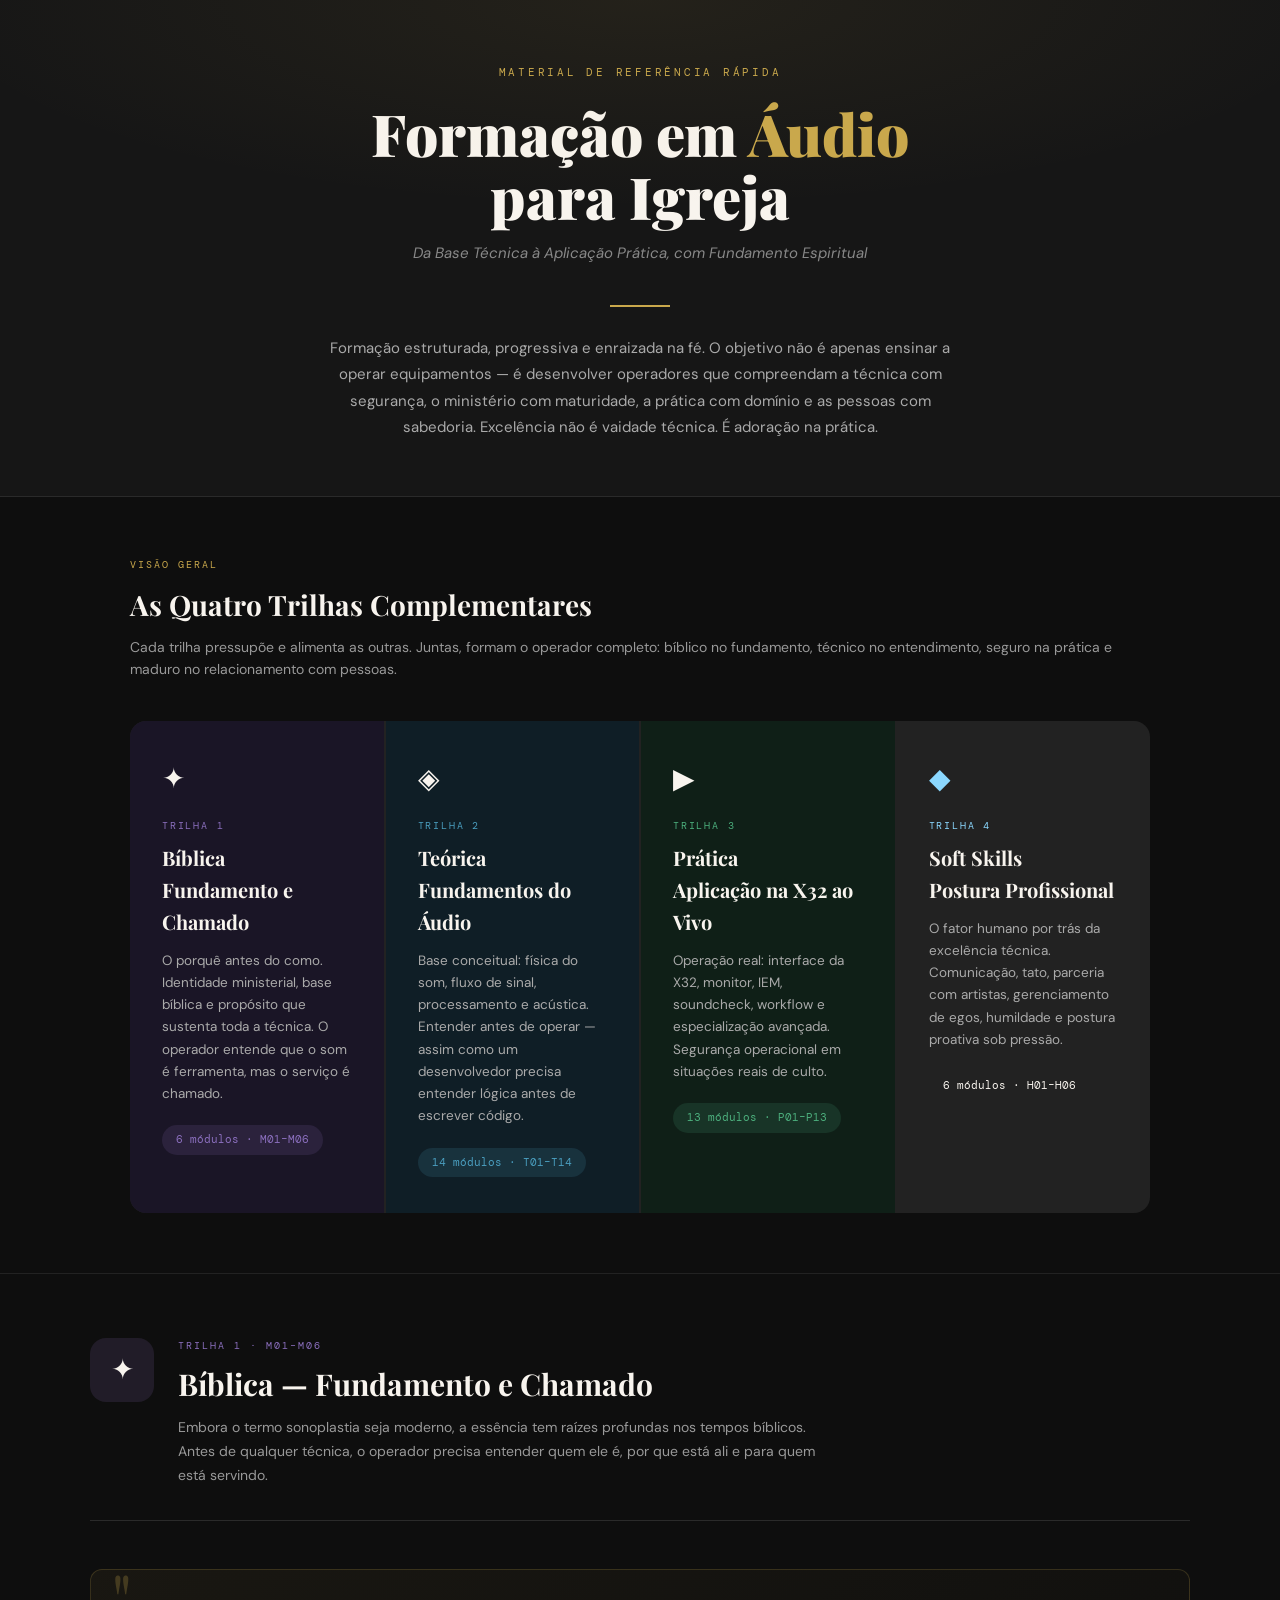
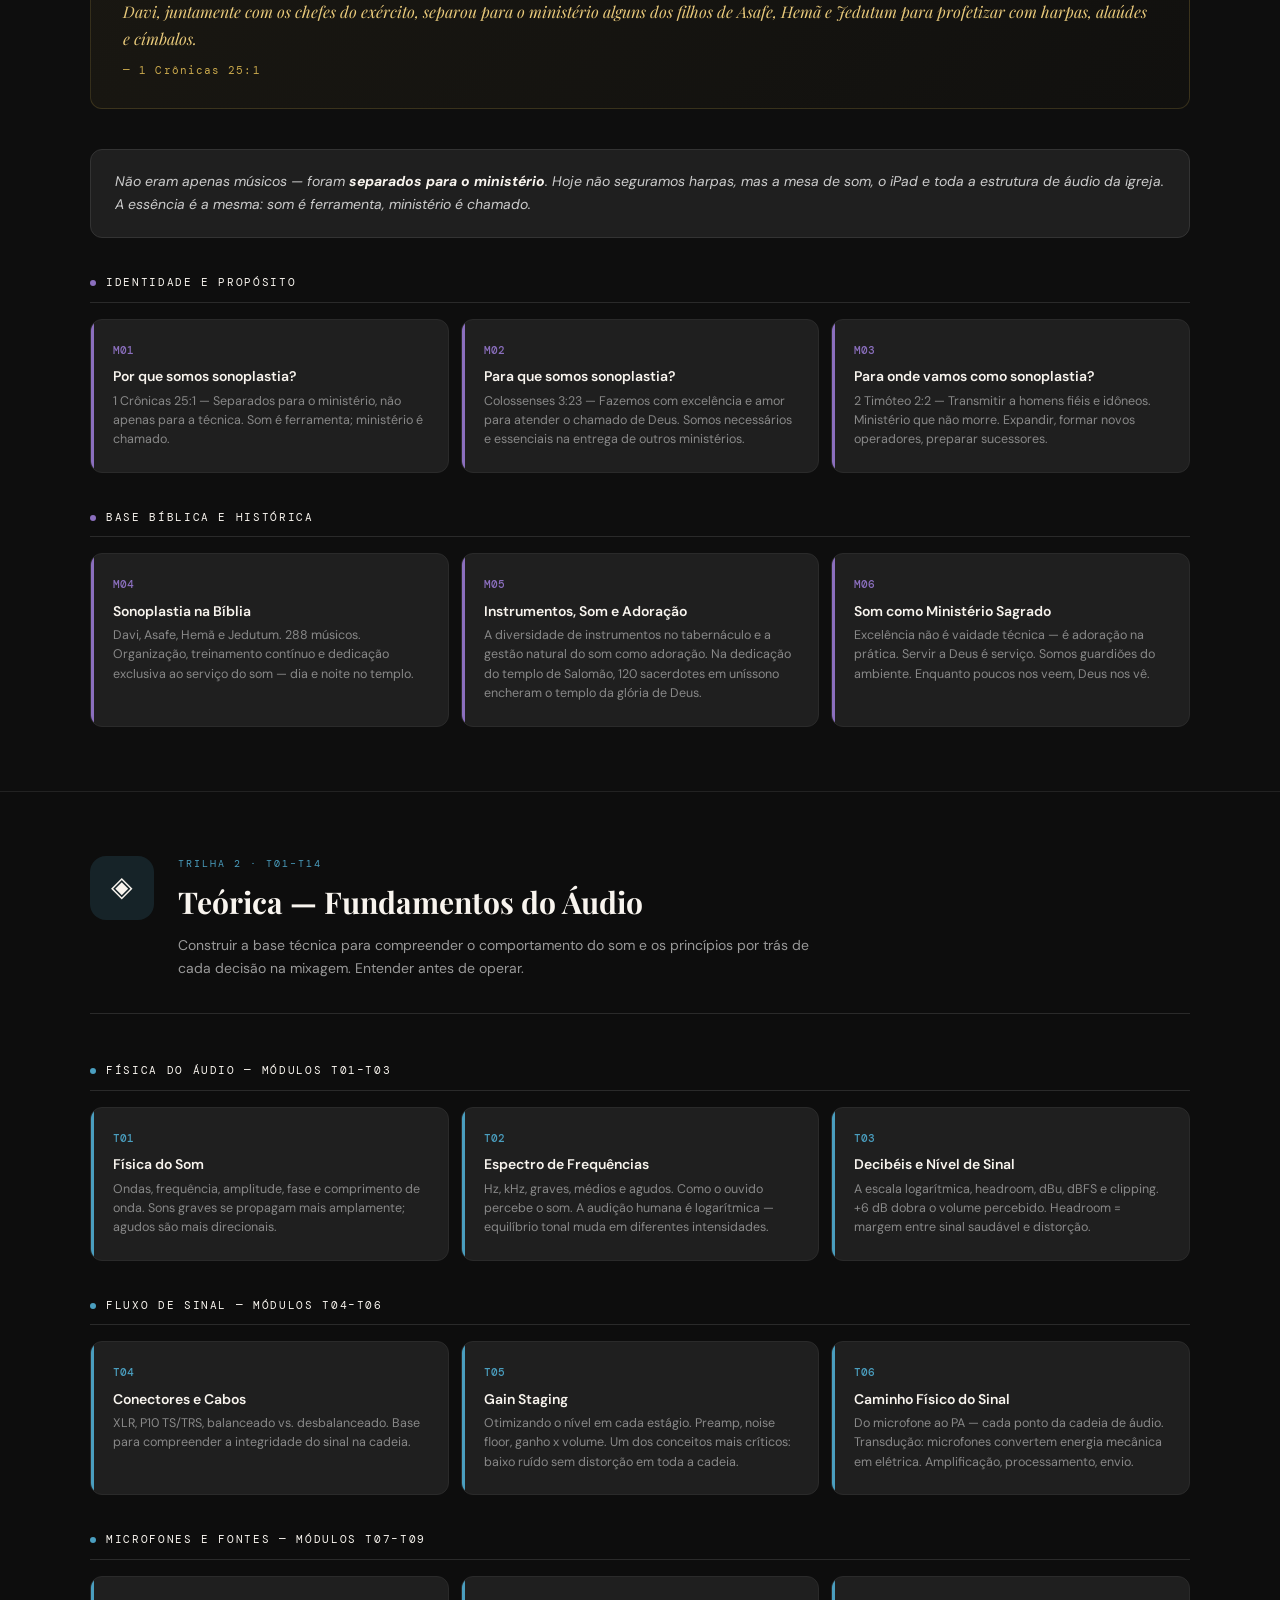
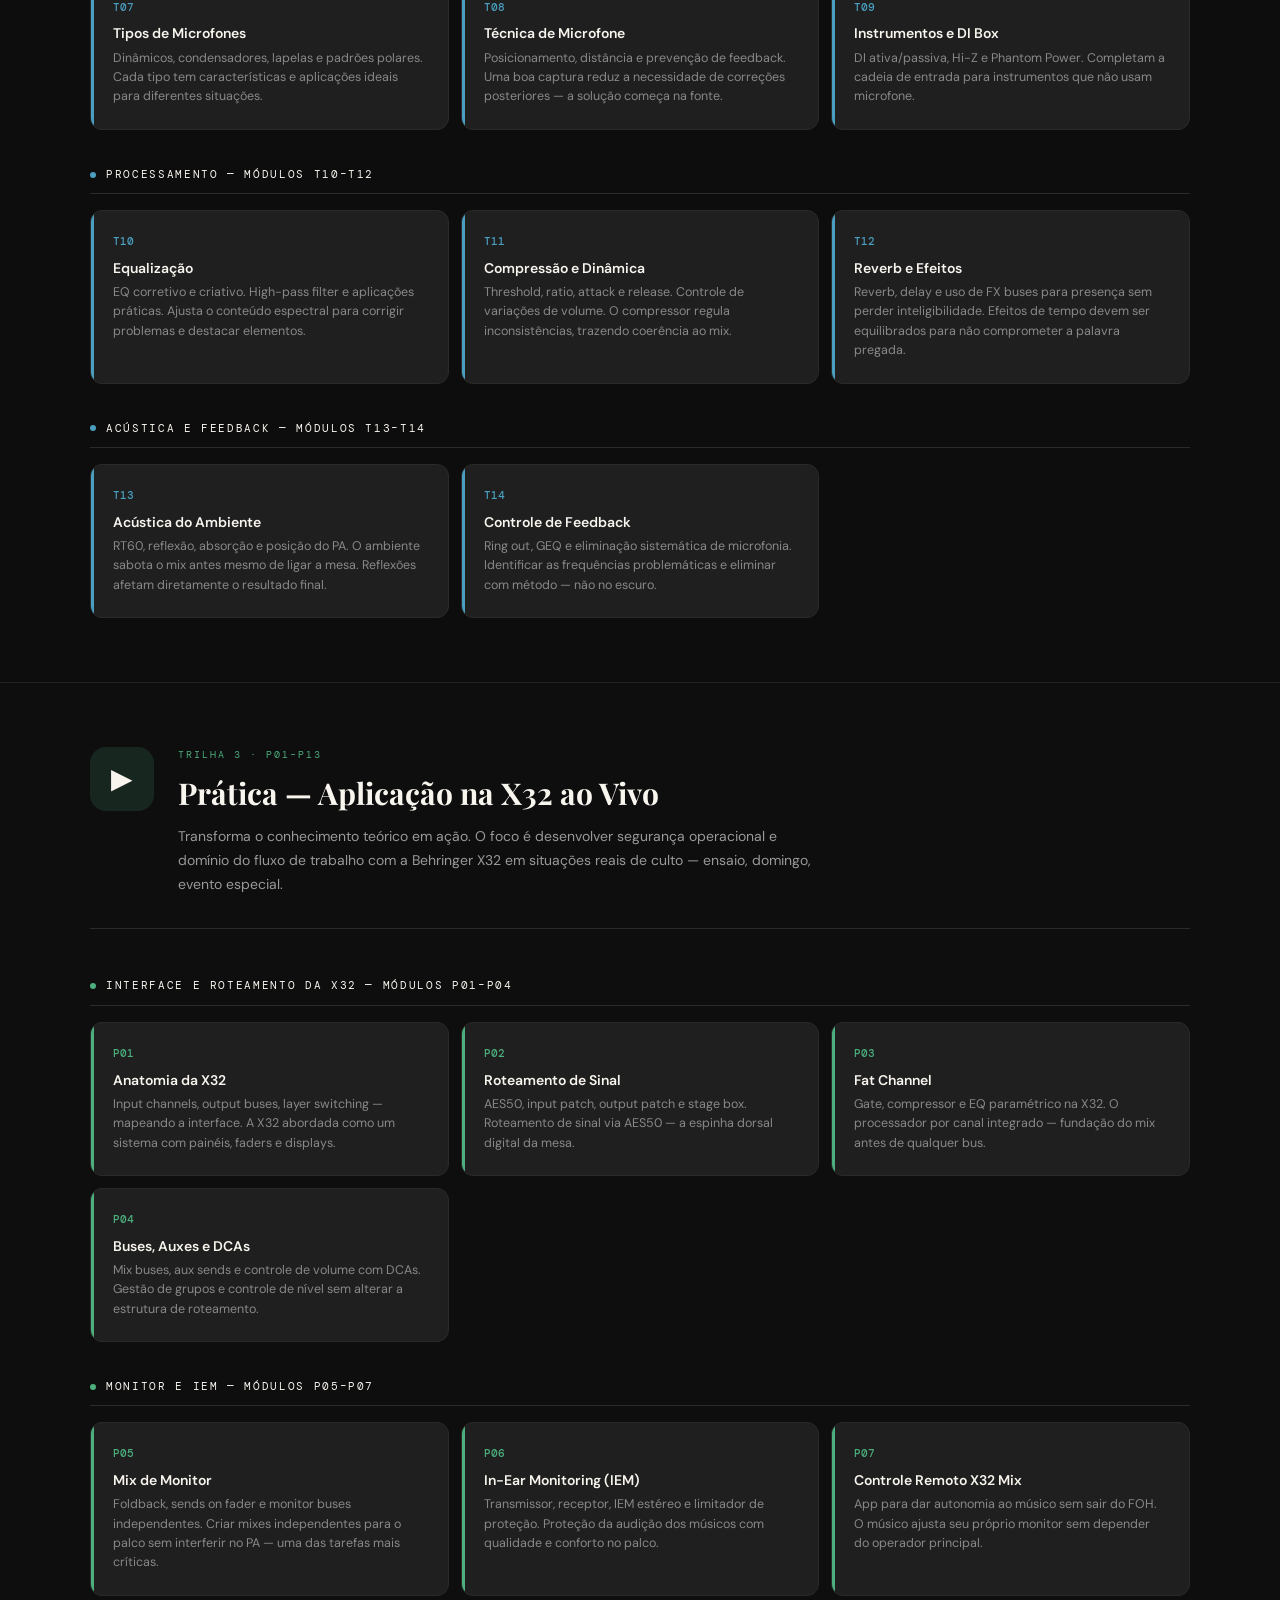
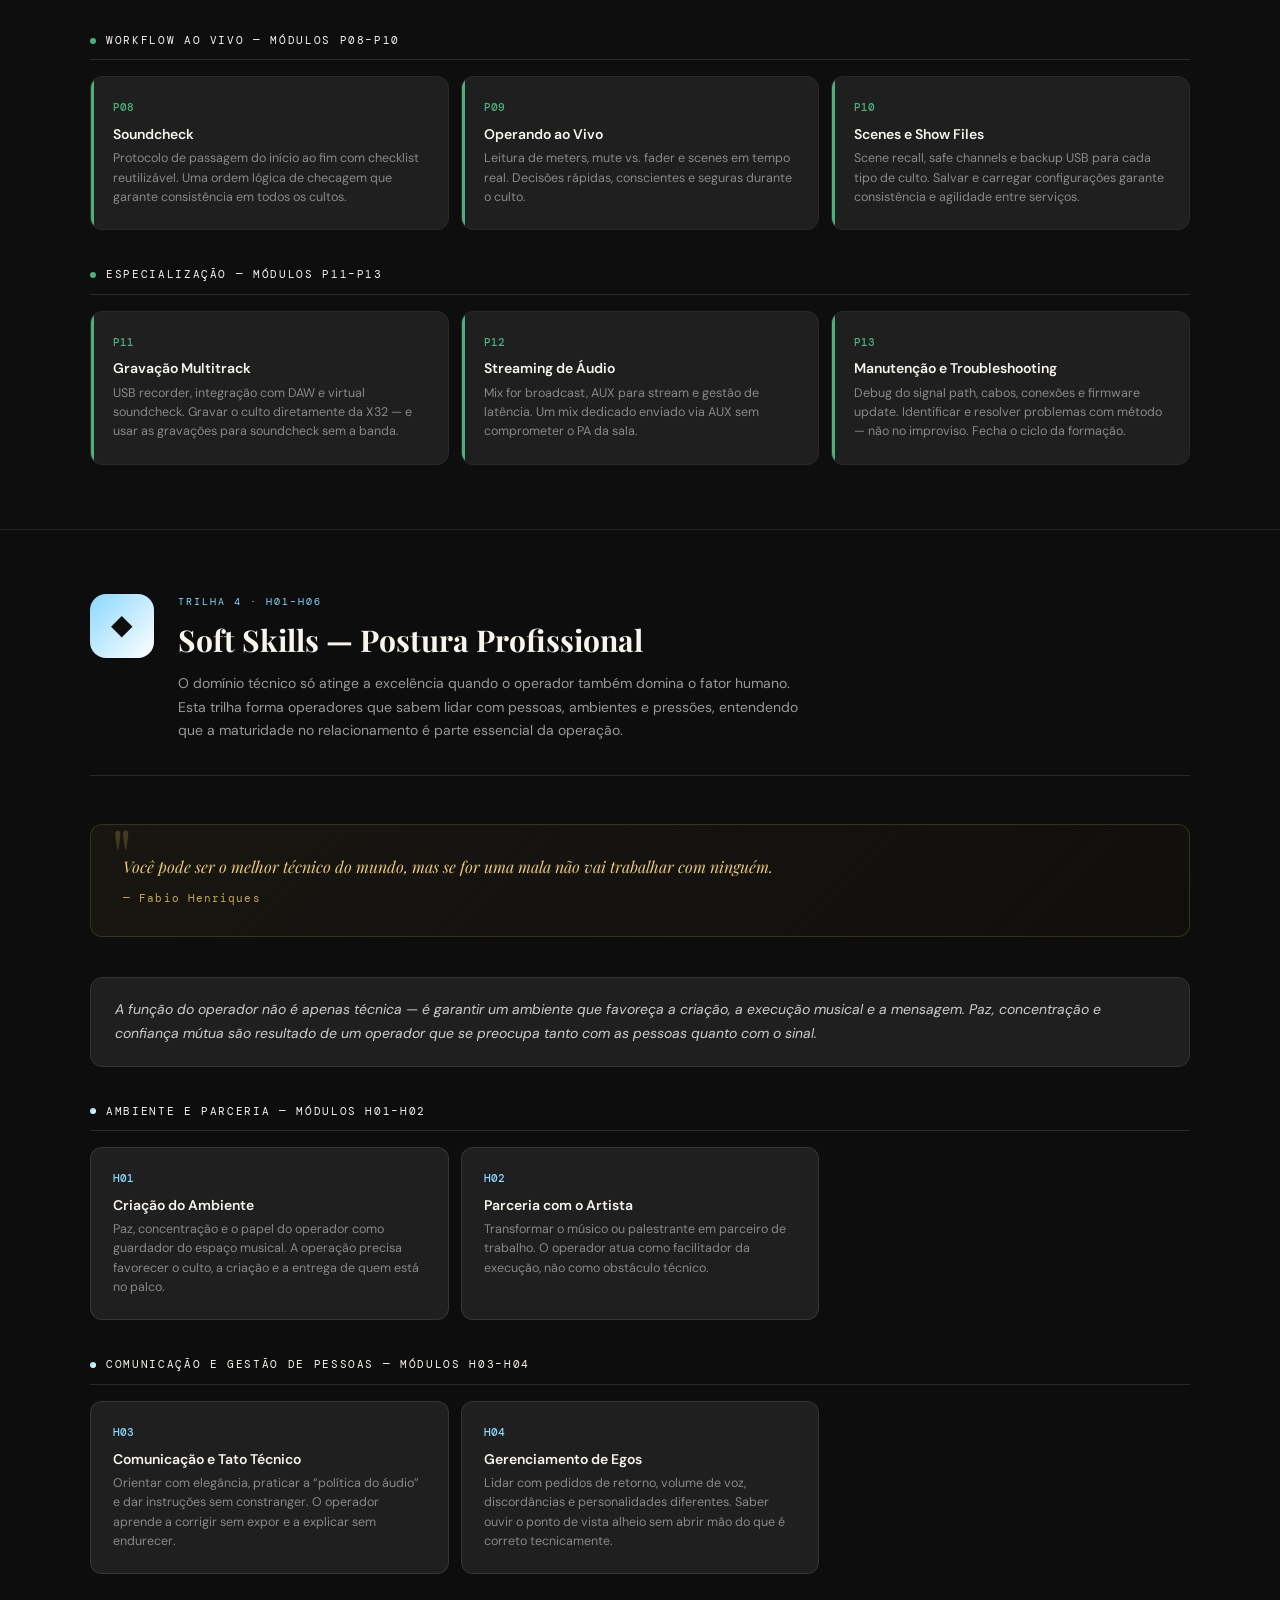
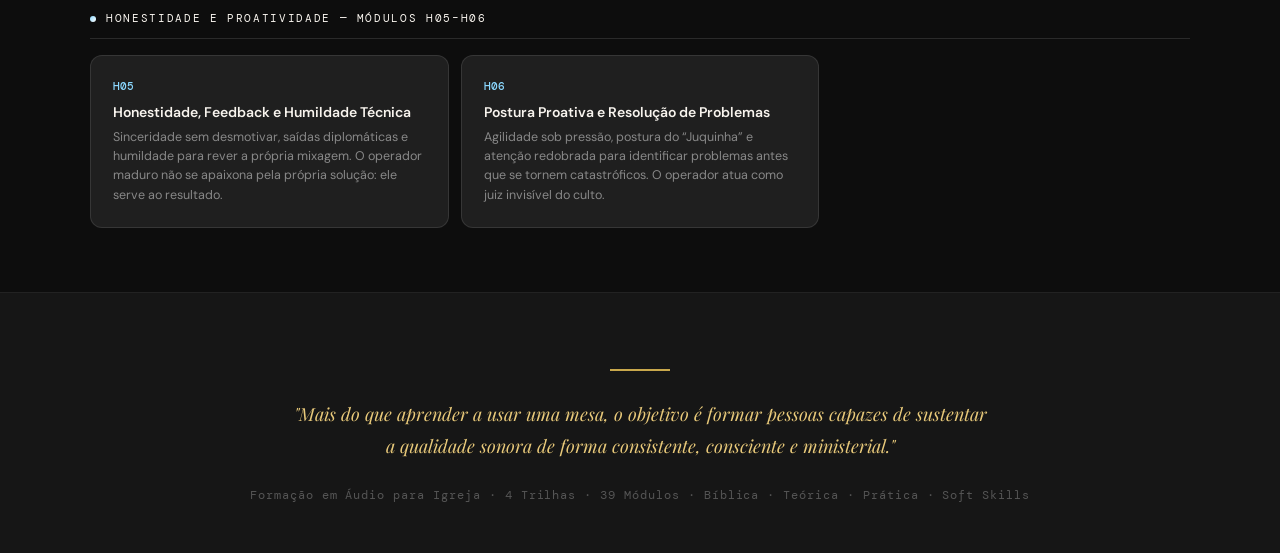
==== index.html @ e4a94fb9 "Atualização com 4 trilhas independentes." ====
<!doctype html>
<html lang="pt-BR">
  <head>
    <meta charset="UTF-8" />
    <meta name="viewport" content="width=device-width, initial-scale=1.0" />
    <title>Formação em Áudio para Igreja</title>
    <link
      href="https://fonts.googleapis.com/css2?family=Playfair+Display:wght@700;900&family=DM+Sans:wght@300;400;500;600&family=DM+Mono:wght@400;500&display=swap"
      rel="stylesheet"
    />
    <link rel="stylesheet" href="/infografico.css" />
  </head>
  <body>
    <!-- ═══════════════════════════ HERO ═══════════════════════════ -->
    <style>
      /* Ajuste para a nova 4ª trilha */
      .overview-grid {
        grid-template-columns: repeat(4, minmax(0, 1fr));
      }

      .overview-card.hum,
      .modulos-grid.hum .modulo-card {
        border-color: rgba(255, 255, 255, 0.1);
      }

      .hum-color,
      .overview-card.hum .card-track-label,
      .overview-card.hum .card-icon,
      .modulos-grid.hum .modulo-id {
        color: #8bd8ff;
      }

      .hum-bg,
      .subgroup-dot.hum {
        background: linear-gradient(135deg, #8bd8ff, #ffffff);
        color: #0e0e0e;
      }

      @media (max-width: 1100px) {
        .overview-grid {
          grid-template-columns: repeat(2, minmax(0, 1fr));
        }
      }

      @media (max-width: 700px) {
        .overview-grid {
          grid-template-columns: 1fr;
        }
      }
    </style>

    <div class="hero">
      <div class="hero-eyebrow">Material de Referência Rápida</div>
      <h1>Formação em <span>Áudio</span><br />para Igreja</h1>
      <div class="hero-sub">
        Da Base Técnica à Aplicação Prática, com Fundamento Espiritual
      </div>
      <div class="gold-rule"></div>
      <div class="hero-desc">
        Formação estruturada, progressiva e enraizada na fé. O objetivo não é
        apenas ensinar a operar equipamentos — é desenvolver operadores que
        compreendam a técnica com segurança, o ministério com maturidade, a
        prática com domínio e as pessoas com sabedoria. Excelência não é vaidade
        técnica. É adoração na prática.
      </div>
    </div>

    <!-- ═══════════════════════════ OVERVIEW DAS 4 TRILHAS ═══════════════════════════ -->
    <div class="section">
      <div class="section-label">Visão Geral</div>
      <div class="section-title">As Quatro Trilhas Complementares</div>
      <div class="section-desc">
        Cada trilha pressupõe e alimenta as outras. Juntas, formam o operador
        completo: bíblico no fundamento, técnico no entendimento, seguro na
        prática e maduro no relacionamento com pessoas.
      </div>

      <div class="overview-grid">
        <div class="overview-card esp">
          <span class="card-icon">✦</span>
          <div class="card-track-label">Trilha 1</div>
          <div class="card-title">Bíblica<br />Fundamento e Chamado</div>
          <div class="card-body">
            O porquê antes do como. Identidade ministerial, base bíblica e
            propósito que sustenta toda a técnica. O operador entende que o som
            é ferramenta, mas o serviço é chamado.
          </div>
          <div class="card-modules-count">6 módulos · M01–M06</div>
        </div>

        <div class="overview-card teo">
          <span class="card-icon">◈</span>
          <div class="card-track-label">Trilha 2</div>
          <div class="card-title">Teórica<br />Fundamentos do Áudio</div>
          <div class="card-body">
            Base conceitual: física do som, fluxo de sinal, processamento e
            acústica. Entender antes de operar — assim como um desenvolvedor
            precisa entender lógica antes de escrever código.
          </div>
          <div class="card-modules-count">14 módulos · T01–T14</div>
        </div>

        <div class="overview-card pra">
          <span class="card-icon">▶</span>
          <div class="card-track-label">Trilha 3</div>
          <div class="card-title">Prática<br />Aplicação na X32 ao Vivo</div>
          <div class="card-body">
            Operação real: interface da X32, monitor, IEM, soundcheck, workflow
            e especialização avançada. Segurança operacional em situações reais
            de culto.
          </div>
          <div class="card-modules-count">13 módulos · P01–P13</div>
        </div>

        <div class="overview-card hum">
          <span class="card-icon">◆</span>
          <div class="card-track-label">Trilha 4</div>
          <div class="card-title">Soft Skills<br />Postura Profissional</div>
          <div class="card-body">
            O fator humano por trás da excelência técnica. Comunicação, tato,
            parceria com artistas, gerenciamento de egos, humildade e postura
            proativa sob pressão.
          </div>
          <div class="card-modules-count">6 módulos · H01–H06</div>
        </div>
      </div>
    </div>

    <hr class="divider" />

    <!-- ═══════════════════════════ TRILHA BÍBLICA ═══════════════════════════ -->
    <div class="trilha-section esp">
      <div class="trilha-inner">
        <div class="trilha-header">
          <div class="trilha-icon-wrap esp-bg">✦</div>
          <div class="trilha-header-text">
            <div class="trilha-track-badge esp-color">Trilha 1 · M01–M06</div>
            <div class="trilha-h2">Bíblica — Fundamento e Chamado</div>
            <div class="trilha-desc">
              Embora o termo sonoplastia seja moderno, a essência tem raízes
              profundas nos tempos bíblicos. Antes de qualquer técnica, o
              operador precisa entender quem ele é, por que está ali e para quem
              está servindo.
            </div>
          </div>
        </div>

        <div class="quote-block">
          <div class="quote-text">
            Davi, juntamente com os chefes do exército, separou para o
            ministério alguns dos filhos de Asafe, Hemã e Jedutum para
            profetizar com harpas, alaúdes e címbalos.
          </div>
          <div class="quote-ref">— 1 Crônicas 25:1</div>
        </div>

        <div class="highlight-box">
          Não eram apenas músicos — foram
          <strong style="color: var(--white)"
            >separados para o ministério</strong
          >. Hoje não seguramos harpas, mas a mesa de som, o iPad e toda a
          estrutura de áudio da igreja. A essência é a mesma: som é ferramenta,
          ministério é chamado.
        </div>

        <!-- Grupo de Módulos -->
        <div class="subgroup-title">
          <div class="subgroup-dot esp"></div>
          Identidade e Propósito
        </div>
        <div class="modulos-grid esp">
          <div class="modulo-card">
            <div class="modulo-id">M01</div>
            <div class="modulo-title">Por que somos sonoplastia?</div>
            <div class="modulo-body">
              1 Crônicas 25:1 — Separados para o ministério, não apenas para a
              técnica. Som é ferramenta; ministério é chamado.
            </div>
          </div>
          <div class="modulo-card">
            <div class="modulo-id">M02</div>
            <div class="modulo-title">Para que somos sonoplastia?</div>
            <div class="modulo-body">
              Colossenses 3:23 — Fazemos com excelência e amor para atender o
              chamado de Deus. Somos necessários e essenciais na entrega de
              outros ministérios.
            </div>
          </div>
          <div class="modulo-card">
            <div class="modulo-id">M03</div>
            <div class="modulo-title">Para onde vamos como sonoplastia?</div>
            <div class="modulo-body">
              2 Timóteo 2:2 — Transmitir a homens fiéis e idôneos. Ministério
              que não morre. Expandir, formar novos operadores, preparar
              sucessores.
            </div>
          </div>
        </div>

        <div class="subgroup-title">
          <div class="subgroup-dot esp"></div>
          Base Bíblica e Histórica
        </div>
        <div class="modulos-grid esp">
          <div class="modulo-card">
            <div class="modulo-id">M04</div>
            <div class="modulo-title">Sonoplastia na Bíblia</div>
            <div class="modulo-body">
              Davi, Asafe, Hemã e Jedutum. 288 músicos. Organização, treinamento
              contínuo e dedicação exclusiva ao serviço do som — dia e noite no
              templo.
            </div>
          </div>
          <div class="modulo-card">
            <div class="modulo-id">M05</div>
            <div class="modulo-title">Instrumentos, Som e Adoração</div>
            <div class="modulo-body">
              A diversidade de instrumentos no tabernáculo e a gestão natural do
              som como adoração. Na dedicação do templo de Salomão, 120
              sacerdotes em uníssono encheram o templo da glória de Deus.
            </div>
          </div>
          <div class="modulo-card">
            <div class="modulo-id">M06</div>
            <div class="modulo-title">Som como Ministério Sagrado</div>
            <div class="modulo-body">
              Excelência não é vaidade técnica — é adoração na prática. Servir a
              Deus é serviço. Somos guardiões do ambiente. Enquanto poucos nos
              veem, Deus nos vê.
            </div>
          </div>
        </div>
      </div>
    </div>

    <hr class="divider" />

    <!-- ═══════════════════════════ TRILHA TEÓRICA ═══════════════════════════ -->
    <div class="trilha-section teo" style="background: #0d0d0d">
      <div class="trilha-inner">
        <div class="trilha-header">
          <div class="trilha-icon-wrap teo-bg">◈</div>
          <div class="trilha-header-text">
            <div class="trilha-track-badge teo-color">Trilha 2 · T01–T14</div>
            <div class="trilha-h2">Teórica — Fundamentos do Áudio</div>
            <div class="trilha-desc">
              Construir a base técnica para compreender o comportamento do som e
              os princípios por trás de cada decisão na mixagem. Entender antes
              de operar.
            </div>
          </div>
        </div>

        <!-- T01–T03 -->
        <div class="subgroup-title">
          <div class="subgroup-dot teo"></div>
          Física do Áudio — Módulos T01–T03
        </div>
        <div class="modulos-grid teo">
          <div class="modulo-card">
            <div class="modulo-id">T01</div>
            <div class="modulo-title">Física do Som</div>
            <div class="modulo-body">
              Ondas, frequência, amplitude, fase e comprimento de onda. Sons
              graves se propagam mais amplamente; agudos são mais direcionais.
            </div>
          </div>
          <div class="modulo-card">
            <div class="modulo-id">T02</div>
            <div class="modulo-title">Espectro de Frequências</div>
            <div class="modulo-body">
              Hz, kHz, graves, médios e agudos. Como o ouvido percebe o som. A
              audição humana é logarítmica — equilíbrio tonal muda em diferentes
              intensidades.
            </div>
          </div>
          <div class="modulo-card">
            <div class="modulo-id">T03</div>
            <div class="modulo-title">Decibéis e Nível de Sinal</div>
            <div class="modulo-body">
              A escala logarítmica, headroom, dBu, dBFS e clipping. +6 dB dobra
              o volume percebido. Headroom = margem entre sinal saudável e
              distorção.
            </div>
          </div>
        </div>

        <!-- T04–T06 -->
        <div class="subgroup-title">
          <div class="subgroup-dot teo"></div>
          Fluxo de Sinal — Módulos T04–T06
        </div>
        <div class="modulos-grid teo">
          <div class="modulo-card">
            <div class="modulo-id">T04</div>
            <div class="modulo-title">Conectores e Cabos</div>
            <div class="modulo-body">
              XLR, P10 TS/TRS, balanceado vs. desbalanceado. Base para
              compreender a integridade do sinal na cadeia.
            </div>
          </div>
          <div class="modulo-card">
            <div class="modulo-id">T05</div>
            <div class="modulo-title">Gain Staging</div>
            <div class="modulo-body">
              Otimizando o nível em cada estágio. Preamp, noise floor, ganho x
              volume. Um dos conceitos mais críticos: baixo ruído sem distorção
              em toda a cadeia.
            </div>
          </div>
          <div class="modulo-card">
            <div class="modulo-id">T06</div>
            <div class="modulo-title">Caminho Físico do Sinal</div>
            <div class="modulo-body">
              Do microfone ao PA — cada ponto da cadeia de áudio. Transdução:
              microfones convertem energia mecânica em elétrica. Amplificação,
              processamento, envio.
            </div>
          </div>
        </div>

        <!-- T07–T09 -->
        <div class="subgroup-title">
          <div class="subgroup-dot teo"></div>
          Microfones e Fontes — Módulos T07–T09
        </div>
        <div class="modulos-grid teo">
          <div class="modulo-card">
            <div class="modulo-id">T07</div>
            <div class="modulo-title">Tipos de Microfones</div>
            <div class="modulo-body">
              Dinâmicos, condensadores, lapelas e padrões polares. Cada tipo tem
              características e aplicações ideais para diferentes situações.
            </div>
          </div>
          <div class="modulo-card">
            <div class="modulo-id">T08</div>
            <div class="modulo-title">Técnica de Microfone</div>
            <div class="modulo-body">
              Posicionamento, distância e prevenção de feedback. Uma boa captura
              reduz a necessidade de correções posteriores — a solução começa na
              fonte.
            </div>
          </div>
          <div class="modulo-card">
            <div class="modulo-id">T09</div>
            <div class="modulo-title">Instrumentos e DI Box</div>
            <div class="modulo-body">
              DI ativa/passiva, Hi-Z e Phantom Power. Completam a cadeia de
              entrada para instrumentos que não usam microfone.
            </div>
          </div>
        </div>

        <!-- T10–T12 -->
        <div class="subgroup-title">
          <div class="subgroup-dot teo"></div>
          Processamento — Módulos T10–T12
        </div>
        <div class="modulos-grid teo">
          <div class="modulo-card">
            <div class="modulo-id">T10</div>
            <div class="modulo-title">Equalização</div>
            <div class="modulo-body">
              EQ corretivo e criativo. High-pass filter e aplicações práticas.
              Ajusta o conteúdo espectral para corrigir problemas e destacar
              elementos.
            </div>
          </div>
          <div class="modulo-card">
            <div class="modulo-id">T11</div>
            <div class="modulo-title">Compressão e Dinâmica</div>
            <div class="modulo-body">
              Threshold, ratio, attack e release. Controle de variações de
              volume. O compressor regula inconsistências, trazendo coerência ao
              mix.
            </div>
          </div>
          <div class="modulo-card">
            <div class="modulo-id">T12</div>
            <div class="modulo-title">Reverb e Efeitos</div>
            <div class="modulo-body">
              Reverb, delay e uso de FX buses para presença sem perder
              inteligibilidade. Efeitos de tempo devem ser equilibrados para não
              comprometer a palavra pregada.
            </div>
          </div>
        </div>

        <!-- T13–T14 -->
        <div class="subgroup-title">
          <div class="subgroup-dot teo"></div>
          Acústica e Feedback — Módulos T13–T14
        </div>
        <div class="modulos-grid teo">
          <div class="modulo-card">
            <div class="modulo-id">T13</div>
            <div class="modulo-title">Acústica do Ambiente</div>
            <div class="modulo-body">
              RT60, reflexão, absorção e posição do PA. O ambiente sabota o mix
              antes mesmo de ligar a mesa. Reflexões afetam diretamente o
              resultado final.
            </div>
          </div>
          <div class="modulo-card">
            <div class="modulo-id">T14</div>
            <div class="modulo-title">Controle de Feedback</div>
            <div class="modulo-body">
              Ring out, GEQ e eliminação sistemática de microfonia. Identificar
              as frequências problemáticas e eliminar com método — não no
              escuro.
            </div>
          </div>
        </div>
      </div>
    </div>

    <hr class="divider" />

    <!-- ═══════════════════════════ TRILHA PRÁTICA ═══════════════════════════ -->
    <div class="trilha-section pra" style="background: #0e0e0e">
      <div class="trilha-inner">
        <div class="trilha-header">
          <div class="trilha-icon-wrap pra-bg">▶</div>
          <div class="trilha-header-text">
            <div class="trilha-track-badge pra-color">Trilha 3 · P01–P13</div>
            <div class="trilha-h2">Prática — Aplicação na X32 ao Vivo</div>
            <div class="trilha-desc">
              Transforma o conhecimento teórico em ação. O foco é desenvolver
              segurança operacional e domínio do fluxo de trabalho com a
              Behringer X32 em situações reais de culto — ensaio, domingo,
              evento especial.
            </div>
          </div>
        </div>

        <!-- P01–P04 -->
        <div class="subgroup-title">
          <div class="subgroup-dot pra"></div>
          Interface e Roteamento da X32 — Módulos P01–P04
        </div>
        <div class="modulos-grid pra">
          <div class="modulo-card">
            <div class="modulo-id">P01</div>
            <div class="modulo-title">Anatomia da X32</div>
            <div class="modulo-body">
              Input channels, output buses, layer switching — mapeando a
              interface. A X32 abordada como um sistema com painéis, faders e
              displays.
            </div>
          </div>
          <div class="modulo-card">
            <div class="modulo-id">P02</div>
            <div class="modulo-title">Roteamento de Sinal</div>
            <div class="modulo-body">
              AES50, input patch, output patch e stage box. Roteamento de sinal
              via AES50 — a espinha dorsal digital da mesa.
            </div>
          </div>
          <div class="modulo-card">
            <div class="modulo-id">P03</div>
            <div class="modulo-title">Fat Channel</div>
            <div class="modulo-body">
              Gate, compressor e EQ paramétrico na X32. O processador por canal
              integrado — fundação do mix antes de qualquer bus.
            </div>
          </div>
          <div class="modulo-card">
            <div class="modulo-id">P04</div>
            <div class="modulo-title">Buses, Auxes e DCAs</div>
            <div class="modulo-body">
              Mix buses, aux sends e controle de volume com DCAs. Gestão de
              grupos e controle de nível sem alterar a estrutura de roteamento.
            </div>
          </div>
        </div>

        <!-- P05–P07 -->
        <div class="subgroup-title">
          <div class="subgroup-dot pra"></div>
          Monitor e IEM — Módulos P05–P07
        </div>
        <div class="modulos-grid pra">
          <div class="modulo-card">
            <div class="modulo-id">P05</div>
            <div class="modulo-title">Mix de Monitor</div>
            <div class="modulo-body">
              Foldback, sends on fader e monitor buses independentes. Criar
              mixes independentes para o palco sem interferir no PA — uma das
              tarefas mais críticas.
            </div>
          </div>
          <div class="modulo-card">
            <div class="modulo-id">P06</div>
            <div class="modulo-title">In-Ear Monitoring (IEM)</div>
            <div class="modulo-body">
              Transmissor, receptor, IEM estéreo e limitador de proteção.
              Proteção da audição dos músicos com qualidade e conforto no palco.
            </div>
          </div>
          <div class="modulo-card">
            <div class="modulo-id">P07</div>
            <div class="modulo-title">Controle Remoto X32 Mix</div>
            <div class="modulo-body">
              App para dar autonomia ao músico sem sair do FOH. O músico ajusta
              seu próprio monitor sem depender do operador principal.
            </div>
          </div>
        </div>

        <!-- P08–P10 -->
        <div class="subgroup-title">
          <div class="subgroup-dot pra"></div>
          Workflow ao Vivo — Módulos P08–P10
        </div>
        <div class="modulos-grid pra">
          <div class="modulo-card">
            <div class="modulo-id">P08</div>
            <div class="modulo-title">Soundcheck</div>
            <div class="modulo-body">
              Protocolo de passagem do início ao fim com checklist reutilizável.
              Uma ordem lógica de checagem que garante consistência em todos os
              cultos.
            </div>
          </div>
          <div class="modulo-card">
            <div class="modulo-id">P09</div>
            <div class="modulo-title">Operando ao Vivo</div>
            <div class="modulo-body">
              Leitura de meters, mute vs. fader e scenes em tempo real. Decisões
              rápidas, conscientes e seguras durante o culto.
            </div>
          </div>
          <div class="modulo-card">
            <div class="modulo-id">P10</div>
            <div class="modulo-title">Scenes e Show Files</div>
            <div class="modulo-body">
              Scene recall, safe channels e backup USB para cada tipo de culto.
              Salvar e carregar configurações garante consistência e agilidade
              entre serviços.
            </div>
          </div>
        </div>

        <!-- P11–P13 -->
        <div class="subgroup-title">
          <div class="subgroup-dot pra"></div>
          Especialização — Módulos P11–P13
        </div>
        <div class="modulos-grid pra">
          <div class="modulo-card">
            <div class="modulo-id">P11</div>
            <div class="modulo-title">Gravação Multitrack</div>
            <div class="modulo-body">
              USB recorder, integração com DAW e virtual soundcheck. Gravar o
              culto diretamente da X32 — e usar as gravações para soundcheck sem
              a banda.
            </div>
          </div>
          <div class="modulo-card">
            <div class="modulo-id">P12</div>
            <div class="modulo-title">Streaming de Áudio</div>
            <div class="modulo-body">
              Mix for broadcast, AUX para stream e gestão de latência. Um mix
              dedicado enviado via AUX sem comprometer o PA da sala.
            </div>
          </div>
          <div class="modulo-card">
            <div class="modulo-id">P13</div>
            <div class="modulo-title">Manutenção e Troubleshooting</div>
            <div class="modulo-body">
              Debug do signal path, cabos, conexões e firmware update.
              Identificar e resolver problemas com método — não no improviso.
              Fecha o ciclo da formação.
            </div>
          </div>
        </div>
      </div>
    </div>

    <hr class="divider" />

    <!-- ═══════════════════════════ TRILHA SOFT SKILLS ═══════════════════════════ -->
    <div class="trilha-section hum" style="background: #0d0d0d">
      <div class="trilha-inner">
        <div class="trilha-header">
          <div class="trilha-icon-wrap hum-bg">◆</div>
          <div class="trilha-header-text">
            <div class="trilha-track-badge hum-color">Trilha 4 · H01–H06</div>
            <div class="trilha-h2">Soft Skills — Postura Profissional</div>
            <div class="trilha-desc">
              O domínio técnico só atinge a excelência quando o operador também
              domina o fator humano. Esta trilha forma operadores que sabem
              lidar com pessoas, ambientes e pressões, entendendo que a
              maturidade no relacionamento é parte essencial da operação.
            </div>
          </div>
        </div>

        <div class="quote-block">
          <div class="quote-text">
            Você pode ser o melhor técnico do mundo, mas se for uma mala não vai
            trabalhar com ninguém.
          </div>
          <div class="quote-ref">— Fabio Henriques</div>
        </div>

        <div class="highlight-box">
          A função do operador não é apenas técnica — é garantir um ambiente que
          favoreça a criação, a execução musical e a mensagem. Paz, concentração
          e confiança mútua são resultado de um operador que se preocupa tanto
          com as pessoas quanto com o sinal.
        </div>

        <!-- H01–H02 -->
        <div class="subgroup-title">
          <div class="subgroup-dot hum"></div>
          Ambiente e Parceria — Módulos H01–H02
        </div>
        <div class="modulos-grid hum">
          <div class="modulo-card">
            <div class="modulo-id">H01</div>
            <div class="modulo-title">Criação do Ambiente</div>
            <div class="modulo-body">
              Paz, concentração e o papel do operador como guardador do espaço
              musical. A operação precisa favorecer o culto, a criação e a
              entrega de quem está no palco.
            </div>
          </div>
          <div class="modulo-card">
            <div class="modulo-id">H02</div>
            <div class="modulo-title">Parceria com o Artista</div>
            <div class="modulo-body">
              Transformar o músico ou palestrante em parceiro de trabalho. O
              operador atua como facilitador da execução, não como obstáculo
              técnico.
            </div>
          </div>
        </div>

        <!-- H03–H04 -->
        <div class="subgroup-title">
          <div class="subgroup-dot hum"></div>
          Comunicação e Gestão de Pessoas — Módulos H03–H04
        </div>
        <div class="modulos-grid hum">
          <div class="modulo-card">
            <div class="modulo-id">H03</div>
            <div class="modulo-title">Comunicação e Tato Técnico</div>
            <div class="modulo-body">
              Orientar com elegância, praticar a “política do áudio” e dar
              instruções sem constranger. O operador aprende a corrigir sem
              expor e a explicar sem endurecer.
            </div>
          </div>
          <div class="modulo-card">
            <div class="modulo-id">H04</div>
            <div class="modulo-title">Gerenciamento de Egos</div>
            <div class="modulo-body">
              Lidar com pedidos de retorno, volume de voz, discordâncias e
              personalidades diferentes. Saber ouvir o ponto de vista alheio sem
              abrir mão do que é correto tecnicamente.
            </div>
          </div>
        </div>

        <!-- H05–H06 -->
        <div class="subgroup-title">
          <div class="subgroup-dot hum"></div>
          Honestidade e Proatividade — Módulos H05–H06
        </div>
        <div class="modulos-grid hum">
          <div class="modulo-card">
            <div class="modulo-id">H05</div>
            <div class="modulo-title">
              Honestidade, Feedback e Humildade Técnica
            </div>
            <div class="modulo-body">
              Sinceridade sem desmotivar, saídas diplomáticas e humildade para
              rever a própria mixagem. O operador maduro não se apaixona pela
              própria solução: ele serve ao resultado.
            </div>
          </div>
          <div class="modulo-card">
            <div class="modulo-id">H06</div>
            <div class="modulo-title">
              Postura Proativa e Resolução de Problemas
            </div>
            <div class="modulo-body">
              Agilidade sob pressão, postura do “Juquinha” e atenção redobrada
              para identificar problemas antes que se tornem catastróficos. O
              operador atua como juiz invisível do culto.
            </div>
          </div>
        </div>
      </div>
    </div>

    <!-- ═══════════════════════════ FOOTER ═══════════════════════════ -->
    <div class="footer">
      <div class="gold-rule"></div>
      <div class="footer-quote">
        "Mais do que aprender a usar uma mesa, o objetivo é formar pessoas
        capazes de sustentar a qualidade sonora de forma consistente, consciente
        e ministerial."
      </div>
      <div class="footer-note">
        Formação em Áudio para Igreja · 4 Trilhas · 39 Módulos · Bíblica ·
        Teórica · Prática · Soft Skills
      </div>
    </div>
  </body>
</html>
---- infografico.css ----
:root {
  --gold: #c9a84c;
  --gold-light: #e8c97a;
  --gold-pale: #f5e8c0;
  --dark: #0e0e0e;
  --dark-2: #161616;
  --dark-3: #1f1f1f;
  --dark-4: #2a2a2a;
  --white: #f8f4ee;
  --muted: #888;
  --espiritual: #8b6fbe;
  --espiritual-bg: #1a1526;
  --teorica: #4a9ebf;
  --teorica-bg: #0f1e26;
  --pratica: #4caf7d;
  --pratica-bg: #0f1f17;
}

* {
  margin: 0;
  padding: 0;
  box-sizing: border-box;
}

body {
  background: var(--dark);
  color: var(--white);
  font-family: "DM Sans", sans-serif;
  font-size: 15px;
  line-height: 1.6;
}

/* ─── HEADER ─── */
.hero {
  background: var(--dark-2);
  border-bottom: 1px solid #2a2a2a;
  padding: 64px 40px 56px;
  text-align: center;
  position: relative;
  overflow: hidden;
}
.hero::before {
  content: "";
  position: absolute;
  inset: 0;
  background: radial-gradient(
    ellipse 80% 60% at 50% 0%,
    rgba(201, 168, 76, 0.08) 0%,
    transparent 70%
  );
  pointer-events: none;
}
.hero-eyebrow {
  font-family: "DM Mono", monospace;
  font-size: 11px;
  letter-spacing: 0.25em;
  text-transform: uppercase;
  color: var(--gold);
  margin-bottom: 20px;
}
.hero h1 {
  font-family: "Playfair Display", serif;
  font-size: clamp(32px, 5vw, 58px);
  font-weight: 900;
  line-height: 1.1;
  color: var(--white);
  margin-bottom: 12px;
}
.hero h1 span {
  color: var(--gold);
}
.hero-sub {
  font-size: 15px;
  color: var(--muted);
  max-width: 600px;
  margin: 0 auto 40px;
  font-style: italic;
}
.hero-desc {
  max-width: 640px;
  margin: 0 auto;
  font-size: 15px;
  color: #aaa;
  line-height: 1.75;
}
.gold-rule {
  width: 60px;
  height: 2px;
  background: var(--gold);
  margin: 28px auto;
}

/* ─── SECTION WRAPPER ─── */
.section {
  padding: 60px 40px;
  max-width: 1100px;
  margin: 0 auto;
}
.section-label {
  font-family: "DM Mono", monospace;
  font-size: 10px;
  letter-spacing: 0.2em;
  text-transform: uppercase;
  color: var(--gold);
  margin-bottom: 10px;
}
.section-title {
  font-family: "Playfair Display", serif;
  font-size: 28px;
  font-weight: 700;
  margin-bottom: 8px;
}
.section-desc {
  color: #999;
  font-size: 14px;
  margin-bottom: 40px;
}

/* ─── OVERVIEW CARDS ─── */
.overview-grid {
  display: grid;
  grid-template-columns: repeat(auto-fit, minmax(280px, 1fr));
  gap: 2px;
  background: #222;
  border-radius: 16px;
  overflow: hidden;
}
.overview-card {
  padding: 36px 32px;
  position: relative;
  transition: background 0.2s;
}
.overview-card.esp {
  background: var(--espiritual-bg);
}
.overview-card.teo {
  background: var(--teorica-bg);
}
.overview-card.pra {
  background: var(--pratica-bg);
}
.overview-card:hover {
  filter: brightness(1.12);
}
.card-icon {
  font-size: 28px;
  margin-bottom: 16px;
  display: block;
}
.card-track-label {
  font-family: "DM Mono", monospace;
  font-size: 10px;
  letter-spacing: 0.18em;
  text-transform: uppercase;
  margin-bottom: 8px;
}
.esp .card-track-label {
  color: var(--espiritual);
}
.teo .card-track-label {
  color: var(--teorica);
}
.pra .card-track-label {
  color: var(--pratica);
}
.card-title {
  font-family: "Playfair Display", serif;
  font-size: 20px;
  font-weight: 700;
  margin-bottom: 12px;
  color: var(--white);
}
.card-body {
  font-size: 13.5px;
  color: #aaa;
  line-height: 1.65;
}
.card-modules-count {
  margin-top: 20px;
  font-family: "DM Mono", monospace;
  font-size: 11px;
  padding: 6px 14px;
  border-radius: 100px;
  display: inline-block;
}
.esp .card-modules-count {
  background: rgba(139, 111, 190, 0.15);
  color: var(--espiritual);
}
.teo .card-modules-count {
  background: rgba(74, 158, 191, 0.15);
  color: var(--teorica);
}
.pra .card-modules-count {
  background: rgba(76, 175, 125, 0.15);
  color: var(--pratica);
}

/* ─── DIVIDER ─── */
.divider {
  border: none;
  border-top: 1px solid #222;
  margin: 0;
}

/* ─── TRILHA SECTION ─── */
.trilha-section {
  padding: 64px 40px;
}
.trilha-section:nth-of-type(even) {
  background: var(--dark-2);
}
.trilha-inner {
  max-width: 1100px;
  margin: 0 auto;
}

.trilha-header {
  display: flex;
  align-items: flex-start;
  gap: 24px;
  margin-bottom: 48px;
  padding-bottom: 32px;
  border-bottom: 1px solid #2a2a2a;
}
.trilha-icon-wrap {
  width: 64px;
  height: 64px;
  border-radius: 16px;
  display: flex;
  align-items: center;
  justify-content: center;
  font-size: 28px;
  flex-shrink: 0;
}
.esp-bg {
  background: rgba(139, 111, 190, 0.15);
}
.teo-bg {
  background: rgba(74, 158, 191, 0.15);
}
.pra-bg {
  background: rgba(76, 175, 125, 0.15);
}
.trilha-header-text {
  flex: 1;
}
.trilha-track-badge {
  font-family: "DM Mono", monospace;
  font-size: 10px;
  letter-spacing: 0.2em;
  text-transform: uppercase;
  margin-bottom: 6px;
}
.esp .trilha-track-badge,
.esp-color {
  color: var(--espiritual);
}
.teo .trilha-track-badge,
.teo-color {
  color: var(--teorica);
}
.pra .trilha-track-badge,
.pra-color {
  color: var(--pratica);
}
.trilha-h2 {
  font-family: "Playfair Display", serif;
  font-size: 30px;
  font-weight: 700;
  margin-bottom: 8px;
}
.trilha-desc {
  color: #999;
  font-size: 14px;
  max-width: 640px;
  line-height: 1.7;
}

/* ─── MÓDULOS GRID ─── */
.modulos-grid {
  display: grid;
  grid-template-columns: repeat(auto-fill, minmax(300px, 1fr));
  gap: 12px;
}
.modulo-card {
  background: var(--dark-3);
  border-radius: 12px;
  padding: 22px 22px 22px 22px;
  border: 1px solid #2a2a2a;
  transition:
    border-color 0.2s,
    transform 0.2s;
  position: relative;
  overflow: hidden;
}
.modulo-card:hover {
  transform: translateY(-2px);
}
.esp .modulo-card:hover {
  border-color: rgba(139, 111, 190, 0.5);
}
.teo .modulo-card:hover {
  border-color: rgba(74, 158, 191, 0.5);
}
.pra .modulo-card:hover {
  border-color: rgba(76, 175, 125, 0.5);
}
.modulo-card::before {
  content: "";
  position: absolute;
  top: 0;
  left: 0;
  width: 3px;
  height: 100%;
  border-radius: 3px 0 0 3px;
}
.esp .modulo-card::before {
  background: var(--espiritual);
}
.teo .modulo-card::before {
  background: var(--teorica);
}
.pra .modulo-card::before {
  background: var(--pratica);
}
.modulo-id {
  font-family: "DM Mono", monospace;
  font-size: 11px;
  font-weight: 500;
  margin-bottom: 8px;
}
.esp .modulo-id {
  color: var(--espiritual);
}
.teo .modulo-id {
  color: var(--teorica);
}
.pra .modulo-id {
  color: var(--pratica);
}
.modulo-title {
  font-size: 14px;
  font-weight: 600;
  color: var(--white);
  margin-bottom: 6px;
  line-height: 1.3;
}
.modulo-body {
  font-size: 12.5px;
  color: #888;
  line-height: 1.55;
}

/* ─── QUOTE BLOCK ─── */
.quote-block {
  background: linear-gradient(
    135deg,
    rgba(201, 168, 76, 0.06) 0%,
    rgba(201, 168, 76, 0.02) 100%
  );
  border: 1px solid rgba(201, 168, 76, 0.2);
  border-radius: 12px;
  padding: 28px 32px;
  margin: 40px 0;
  position: relative;
}
.quote-block::before {
  content: '"';
  position: absolute;
  top: -8px;
  left: 20px;
  font-family: "Playfair Display", serif;
  font-size: 72px;
  color: var(--gold);
  opacity: 0.25;
  line-height: 1;
}
.quote-text {
  font-family: "Playfair Display", serif;
  font-size: 16px;
  font-style: italic;
  color: var(--gold-light);
  line-height: 1.7;
  margin-bottom: 10px;
}
.quote-ref {
  font-family: "DM Mono", monospace;
  font-size: 11px;
  color: var(--gold);
  letter-spacing: 0.1em;
}

/* ─── HIGHLIGHT BOX ─── */
.highlight-box {
  background: var(--dark-3);
  border-radius: 12px;
  border: 1px solid #333;
  padding: 20px 24px;
  margin: 28px 0;
  font-size: 14px;
  color: #ccc;
  font-style: italic;
  line-height: 1.7;
  position: relative;
}

/* ─── SUBGROUPS ─── */
.subgroup-title {
  font-family: "DM Mono", monospace;
  font-size: 11px;
  text-transform: uppercase;
  letter-spacing: 0.15em;
  margin: 36px 0 16px;
  padding: 0 0 10px;
  border-bottom: 1px solid #2a2a2a;
  display: flex;
  align-items: center;
  gap: 10px;
}
.subgroup-title span {
  color: #555;
}
.subgroup-dot {
  width: 6px;
  height: 6px;
  border-radius: 50%;
  flex-shrink: 0;
}
.esp .subgroup-dot {
  background: var(--espiritual);
}
.teo .subgroup-dot {
  background: var(--teorica);
}
.pra .subgroup-dot {
  background: var(--pratica);
}

/* ─── FOOTER ─── */
.footer {
  background: var(--dark-2);
  border-top: 1px solid #222;
  padding: 48px 40px;
  text-align: center;
}
.footer-quote {
  max-width: 700px;
  margin: 0 auto;
  font-family: "Playfair Display", serif;
  font-size: 18px;
  font-style: italic;
  color: var(--gold-light);
  line-height: 1.75;
  margin-bottom: 24px;
}
.footer-note {
  font-size: 12px;
  color: #555;
  font-family: "DM Mono", monospace;
  letter-spacing: 0.08em;
}
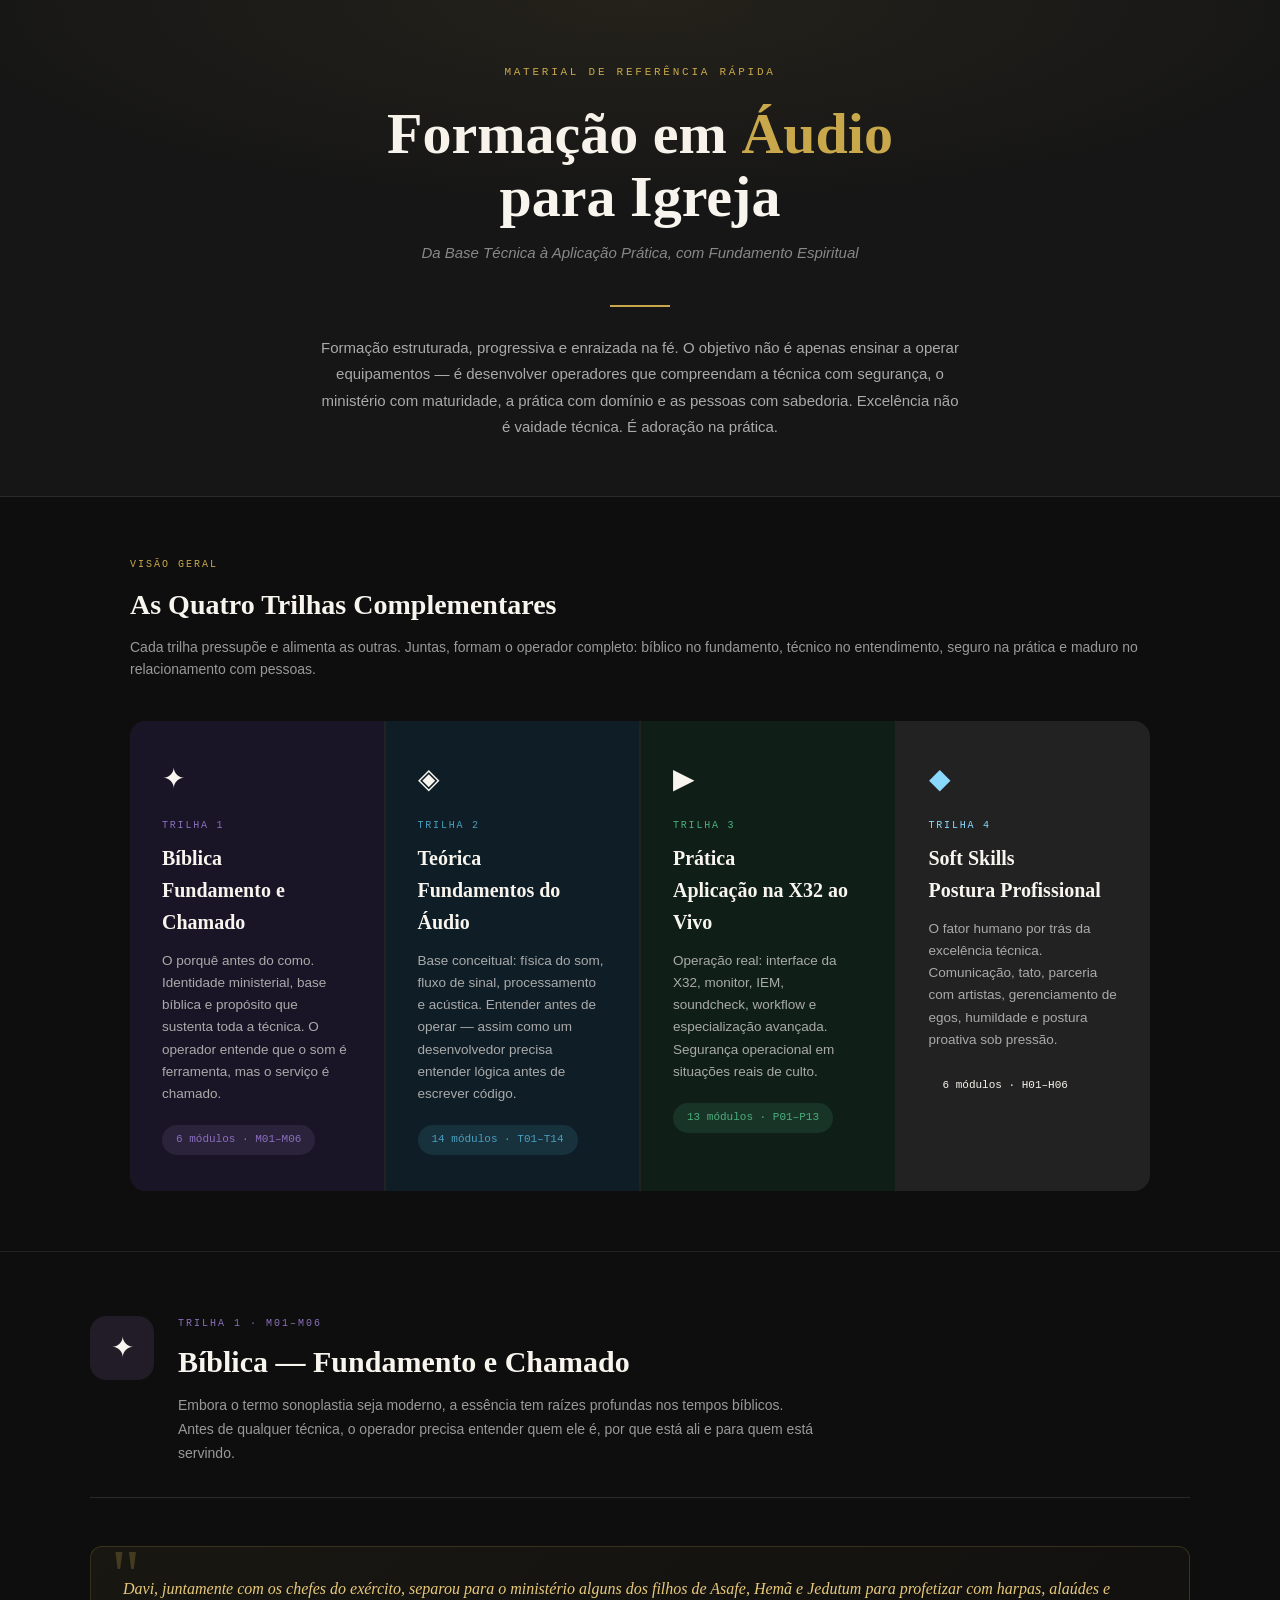
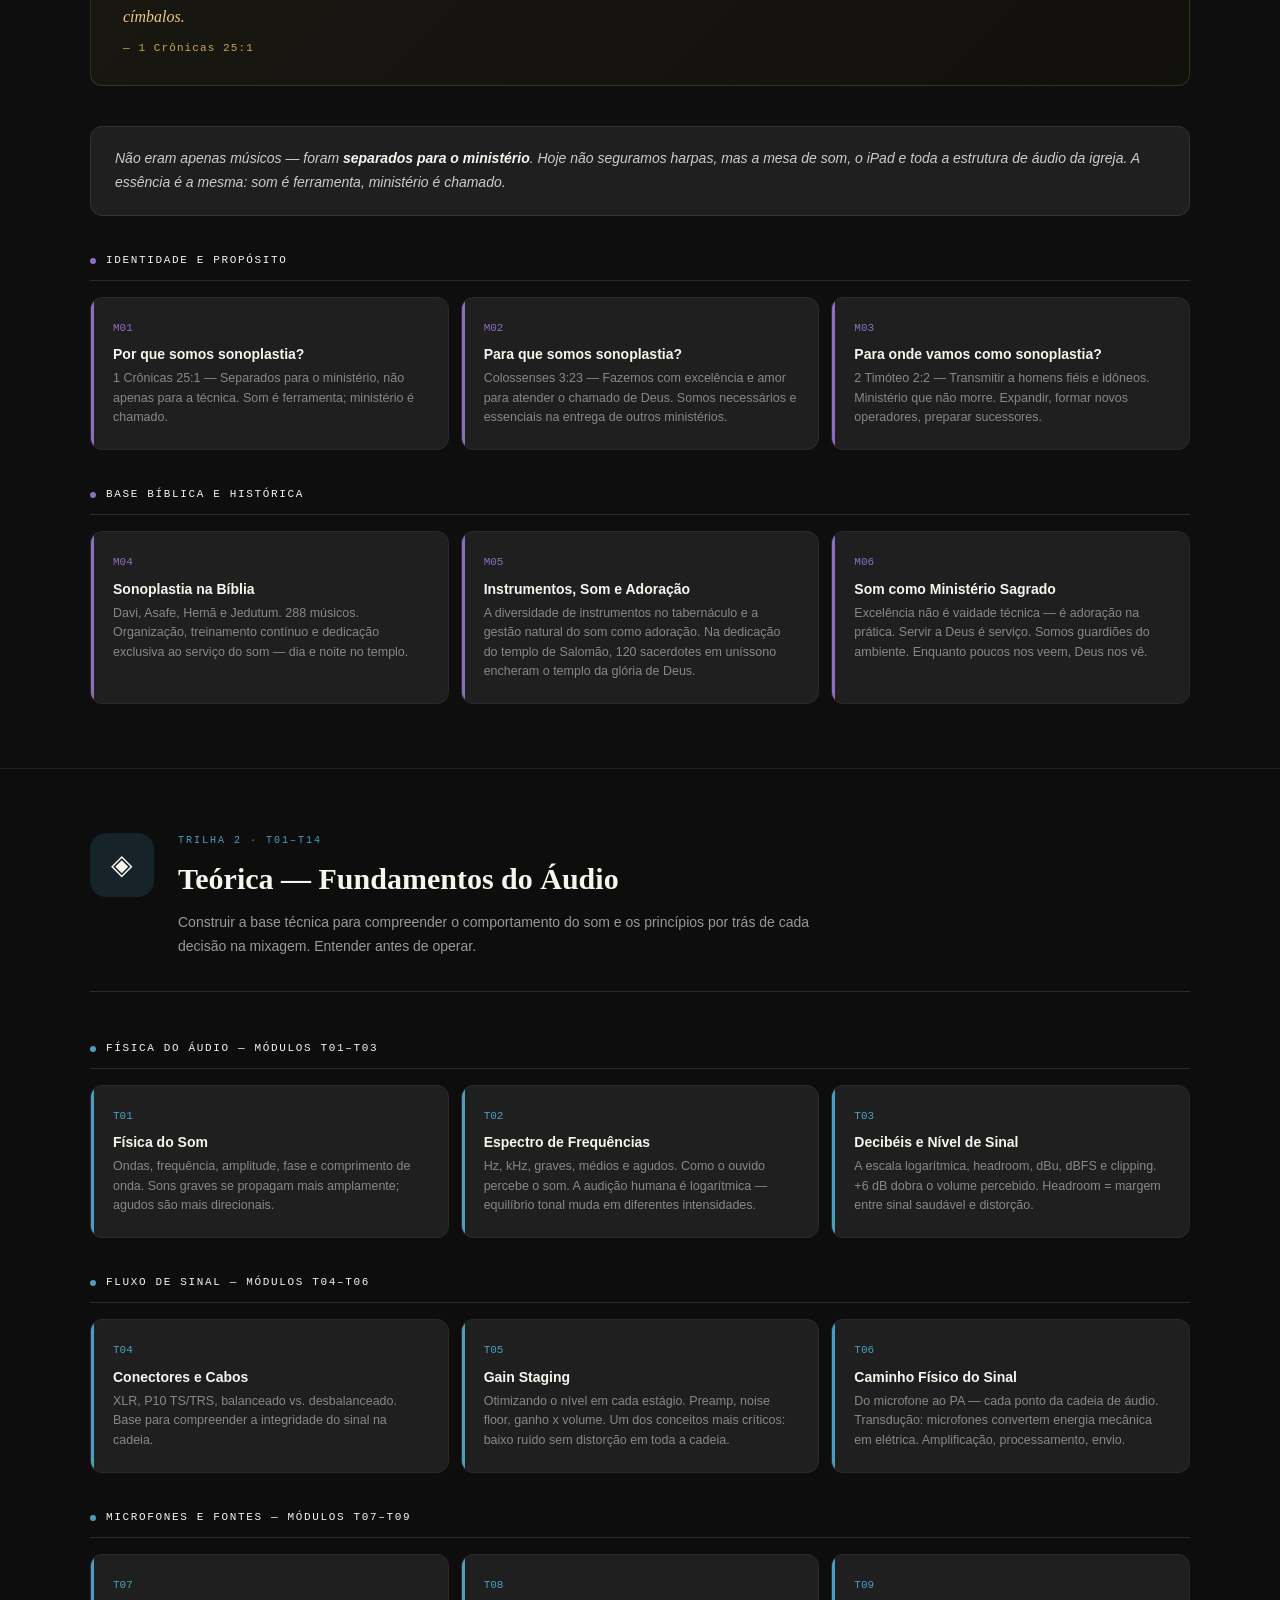
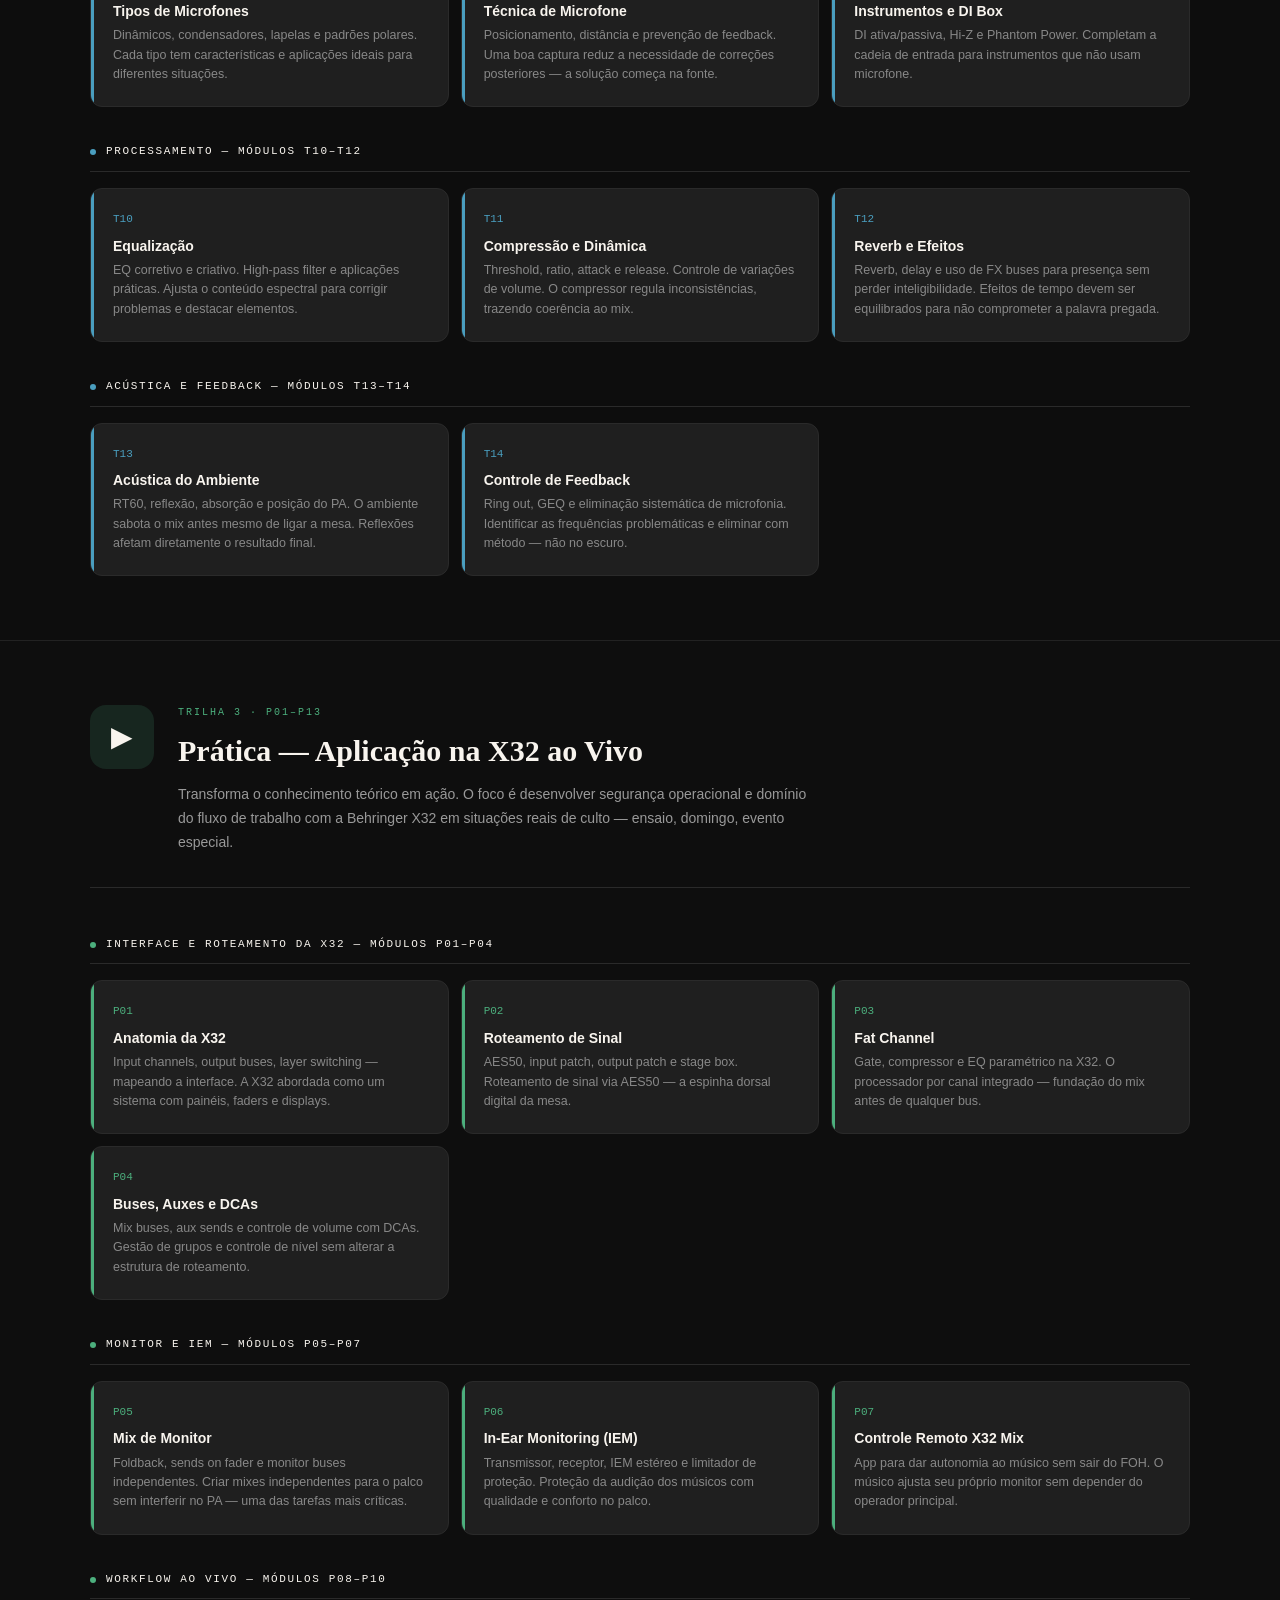
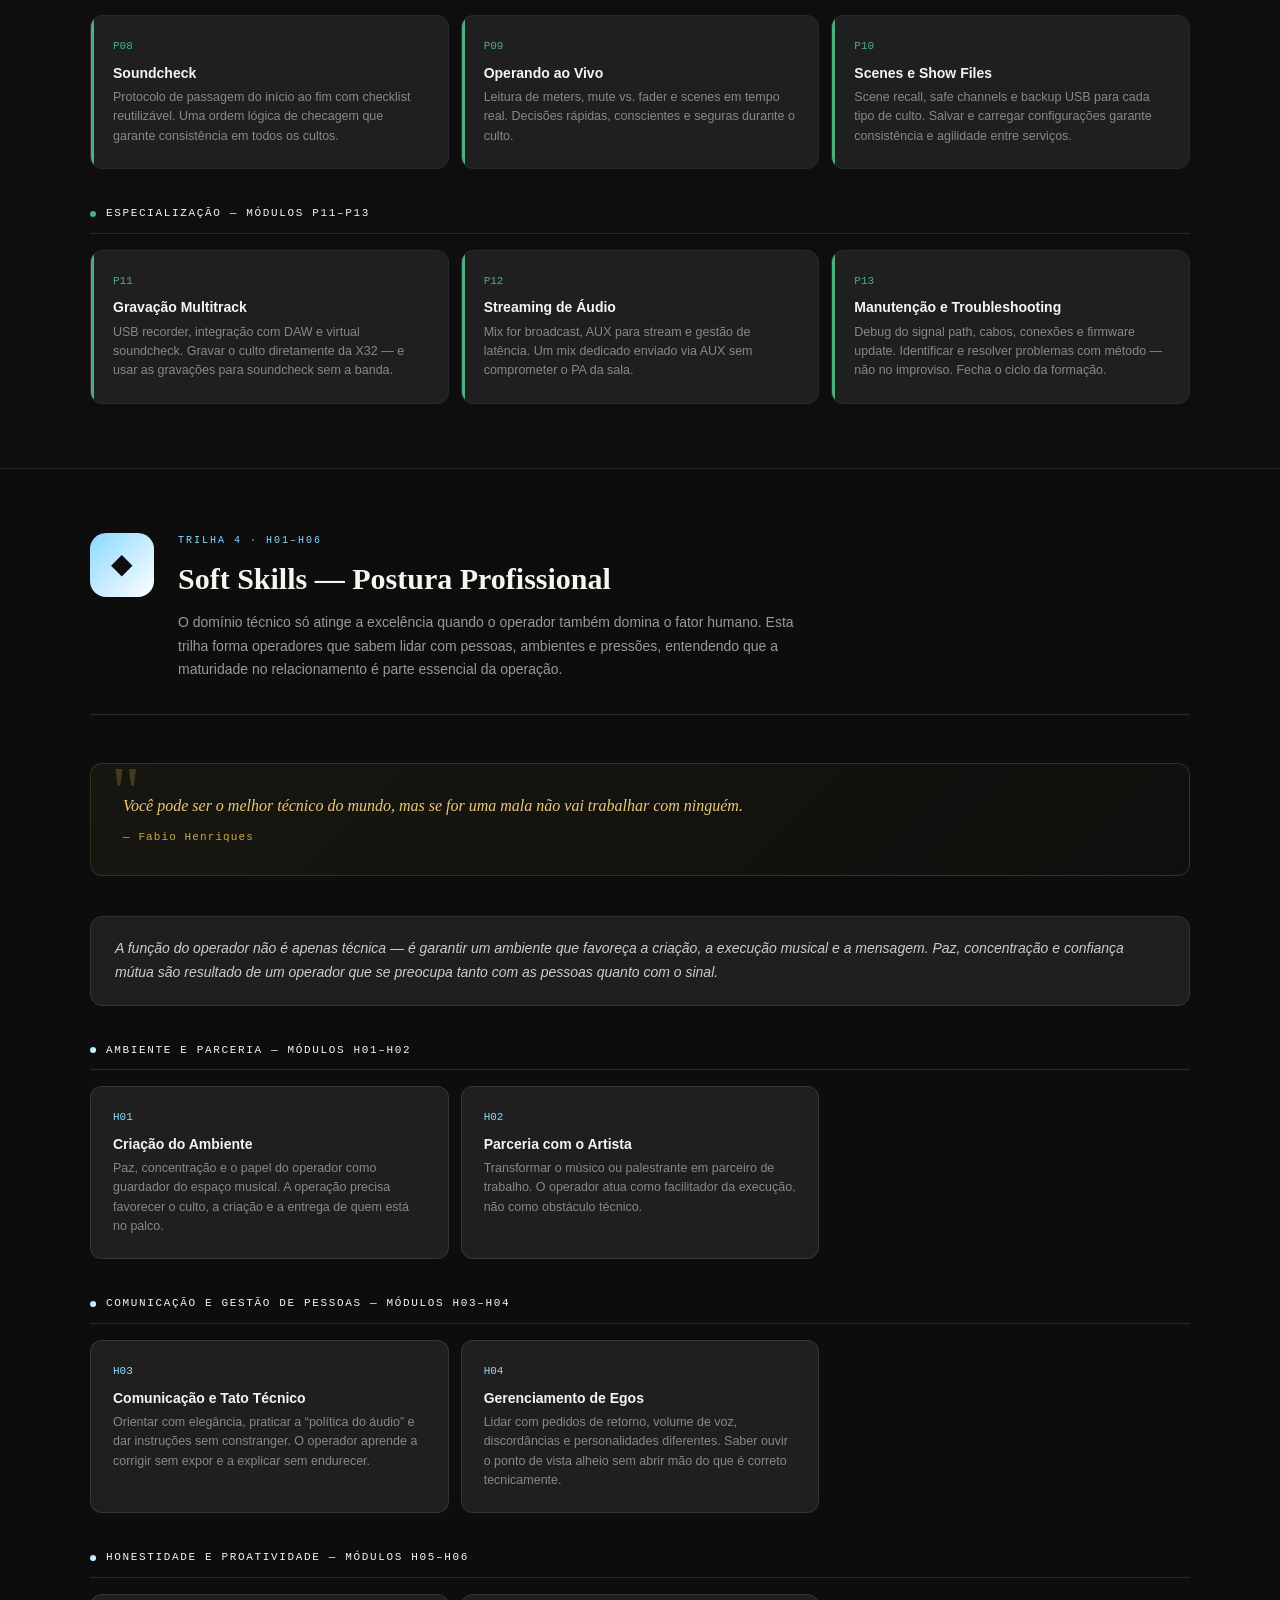
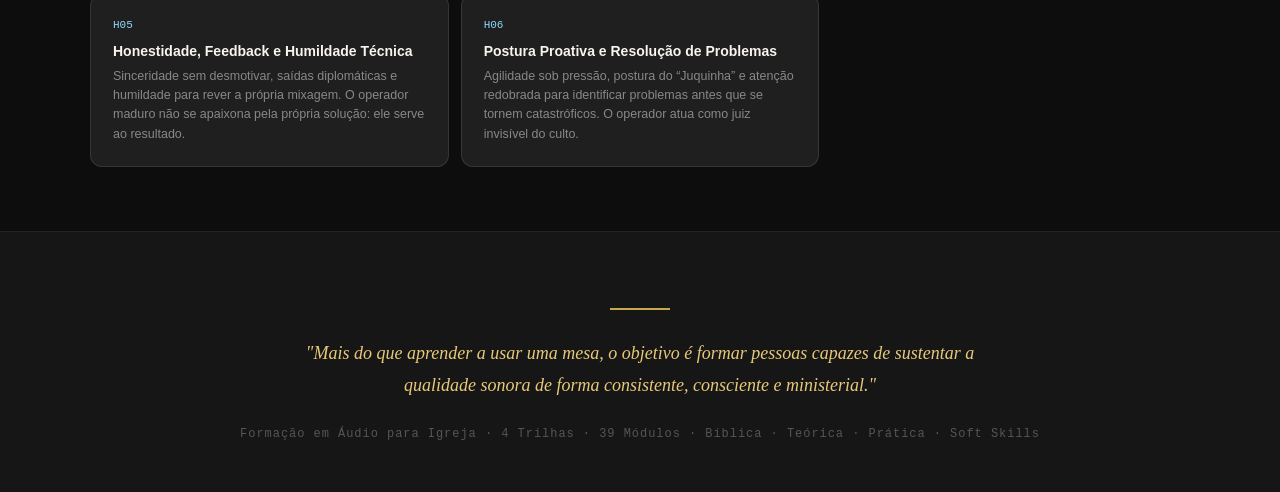
==== commit 82e6a923: "Atualizando importação de css." ====
--- a/index.html
+++ b/index.html
@@ -4,11 +4,8 @@
     <meta charset="UTF-8" />
     <meta name="viewport" content="width=device-width, initial-scale=1.0" />
     <title>Formação em Áudio para Igreja</title>
-    <link
-      href="https://fonts.googleapis.com/css2?family=Playfair+Display:wght@700;900&family=DM+Sans:wght@300;400;500;600&family=DM+Mono:wght@400;500&display=swap"
-      rel="stylesheet"
-    />
-    <link rel="stylesheet" href="/infografico.css" />
+
+    <link rel="stylesheet" href="/index.css" />
   </head>
   <body>
     <!-- ═══════════════════════════ HERO ═══════════════════════════ -->
--- a/index.css
+++ b/index.css
@@ -0,0 +1,462 @@
+:root {
+  --gold: #c9a84c;
+  --gold-light: #e8c97a;
+  --gold-pale: #f5e8c0;
+  --dark: #0e0e0e;
+  --dark-2: #161616;
+  --dark-3: #1f1f1f;
+  --dark-4: #2a2a2a;
+  --white: #f8f4ee;
+  --muted: #888;
+  --espiritual: #8b6fbe;
+  --espiritual-bg: #1a1526;
+  --teorica: #4a9ebf;
+  --teorica-bg: #0f1e26;
+  --pratica: #4caf7d;
+  --pratica-bg: #0f1f17;
+}
+
+* {
+  margin: 0;
+  padding: 0;
+  box-sizing: border-box;
+}
+
+body {
+  background: var(--dark);
+  color: var(--white);
+  font-family: "DM Sans", sans-serif;
+  font-size: 15px;
+  line-height: 1.6;
+}
+
+/* ─── HEADER ─── */
+.hero {
+  background: var(--dark-2);
+  border-bottom: 1px solid #2a2a2a;
+  padding: 64px 40px 56px;
+  text-align: center;
+  position: relative;
+  overflow: hidden;
+}
+.hero::before {
+  content: "";
+  position: absolute;
+  inset: 0;
+  background: radial-gradient(
+    ellipse 80% 60% at 50% 0%,
+    rgba(201, 168, 76, 0.08) 0%,
+    transparent 70%
+  );
+  pointer-events: none;
+}
+.hero-eyebrow {
+  font-family: "DM Mono", monospace;
+  font-size: 11px;
+  letter-spacing: 0.25em;
+  text-transform: uppercase;
+  color: var(--gold);
+  margin-bottom: 20px;
+}
+.hero h1 {
+  font-family: "Playfair Display", serif;
+  font-size: clamp(32px, 5vw, 58px);
+  font-weight: 900;
+  line-height: 1.1;
+  color: var(--white);
+  margin-bottom: 12px;
+}
+.hero h1 span {
+  color: var(--gold);
+}
+.hero-sub {
+  font-size: 15px;
+  color: var(--muted);
+  max-width: 600px;
+  margin: 0 auto 40px;
+  font-style: italic;
+}
+.hero-desc {
+  max-width: 640px;
+  margin: 0 auto;
+  font-size: 15px;
+  color: #aaa;
+  line-height: 1.75;
+}
+.gold-rule {
+  width: 60px;
+  height: 2px;
+  background: var(--gold);
+  margin: 28px auto;
+}
+
+/* ─── SECTION WRAPPER ─── */
+.section {
+  padding: 60px 40px;
+  max-width: 1100px;
+  margin: 0 auto;
+}
+.section-label {
+  font-family: "DM Mono", monospace;
+  font-size: 10px;
+  letter-spacing: 0.2em;
+  text-transform: uppercase;
+  color: var(--gold);
+  margin-bottom: 10px;
+}
+.section-title {
+  font-family: "Playfair Display", serif;
+  font-size: 28px;
+  font-weight: 700;
+  margin-bottom: 8px;
+}
+.section-desc {
+  color: #999;
+  font-size: 14px;
+  margin-bottom: 40px;
+}
+
+/* ─── OVERVIEW CARDS ─── */
+.overview-grid {
+  display: grid;
+  grid-template-columns: repeat(auto-fit, minmax(280px, 1fr));
+  gap: 2px;
+  background: #222;
+  border-radius: 16px;
+  overflow: hidden;
+}
+.overview-card {
+  padding: 36px 32px;
+  position: relative;
+  transition: background 0.2s;
+}
+.overview-card.esp {
+  background: var(--espiritual-bg);
+}
+.overview-card.teo {
+  background: var(--teorica-bg);
+}
+.overview-card.pra {
+  background: var(--pratica-bg);
+}
+.overview-card:hover {
+  filter: brightness(1.12);
+}
+.card-icon {
+  font-size: 28px;
+  margin-bottom: 16px;
+  display: block;
+}
+.card-track-label {
+  font-family: "DM Mono", monospace;
+  font-size: 10px;
+  letter-spacing: 0.18em;
+  text-transform: uppercase;
+  margin-bottom: 8px;
+}
+.esp .card-track-label {
+  color: var(--espiritual);
+}
+.teo .card-track-label {
+  color: var(--teorica);
+}
+.pra .card-track-label {
+  color: var(--pratica);
+}
+.card-title {
+  font-family: "Playfair Display", serif;
+  font-size: 20px;
+  font-weight: 700;
+  margin-bottom: 12px;
+  color: var(--white);
+}
+.card-body {
+  font-size: 13.5px;
+  color: #aaa;
+  line-height: 1.65;
+}
+.card-modules-count {
+  margin-top: 20px;
+  font-family: "DM Mono", monospace;
+  font-size: 11px;
+  padding: 6px 14px;
+  border-radius: 100px;
+  display: inline-block;
+}
+.esp .card-modules-count {
+  background: rgba(139, 111, 190, 0.15);
+  color: var(--espiritual);
+}
+.teo .card-modules-count {
+  background: rgba(74, 158, 191, 0.15);
+  color: var(--teorica);
+}
+.pra .card-modules-count {
+  background: rgba(76, 175, 125, 0.15);
+  color: var(--pratica);
+}
+
+/* ─── DIVIDER ─── */
+.divider {
+  border: none;
+  border-top: 1px solid #222;
+  margin: 0;
+}
+
+/* ─── TRILHA SECTION ─── */
+.trilha-section {
+  padding: 64px 40px;
+}
+.trilha-section:nth-of-type(even) {
+  background: var(--dark-2);
+}
+.trilha-inner {
+  max-width: 1100px;
+  margin: 0 auto;
+}
+
+.trilha-header {
+  display: flex;
+  align-items: flex-start;
+  gap: 24px;
+  margin-bottom: 48px;
+  padding-bottom: 32px;
+  border-bottom: 1px solid #2a2a2a;
+}
+.trilha-icon-wrap {
+  width: 64px;
+  height: 64px;
+  border-radius: 16px;
+  display: flex;
+  align-items: center;
+  justify-content: center;
+  font-size: 28px;
+  flex-shrink: 0;
+}
+.esp-bg {
+  background: rgba(139, 111, 190, 0.15);
+}
+.teo-bg {
+  background: rgba(74, 158, 191, 0.15);
+}
+.pra-bg {
+  background: rgba(76, 175, 125, 0.15);
+}
+.trilha-header-text {
+  flex: 1;
+}
+.trilha-track-badge {
+  font-family: "DM Mono", monospace;
+  font-size: 10px;
+  letter-spacing: 0.2em;
+  text-transform: uppercase;
+  margin-bottom: 6px;
+}
+.esp .trilha-track-badge,
+.esp-color {
+  color: var(--espiritual);
+}
+.teo .trilha-track-badge,
+.teo-color {
+  color: var(--teorica);
+}
+.pra .trilha-track-badge,
+.pra-color {
+  color: var(--pratica);
+}
+.trilha-h2 {
+  font-family: "Playfair Display", serif;
+  font-size: 30px;
+  font-weight: 700;
+  margin-bottom: 8px;
+}
+.trilha-desc {
+  color: #999;
+  font-size: 14px;
+  max-width: 640px;
+  line-height: 1.7;
+}
+
+/* ─── MÓDULOS GRID ─── */
+.modulos-grid {
+  display: grid;
+  grid-template-columns: repeat(auto-fill, minmax(300px, 1fr));
+  gap: 12px;
+}
+.modulo-card {
+  background: var(--dark-3);
+  border-radius: 12px;
+  padding: 22px 22px 22px 22px;
+  border: 1px solid #2a2a2a;
+  transition:
+    border-color 0.2s,
+    transform 0.2s;
+  position: relative;
+  overflow: hidden;
+}
+.modulo-card:hover {
+  transform: translateY(-2px);
+}
+.esp .modulo-card:hover {
+  border-color: rgba(139, 111, 190, 0.5);
+}
+.teo .modulo-card:hover {
+  border-color: rgba(74, 158, 191, 0.5);
+}
+.pra .modulo-card:hover {
+  border-color: rgba(76, 175, 125, 0.5);
+}
+.modulo-card::before {
+  content: "";
+  position: absolute;
+  top: 0;
+  left: 0;
+  width: 3px;
+  height: 100%;
+  border-radius: 3px 0 0 3px;
+}
+.esp .modulo-card::before {
+  background: var(--espiritual);
+}
+.teo .modulo-card::before {
+  background: var(--teorica);
+}
+.pra .modulo-card::before {
+  background: var(--pratica);
+}
+.modulo-id {
+  font-family: "DM Mono", monospace;
+  font-size: 11px;
+  font-weight: 500;
+  margin-bottom: 8px;
+}
+.esp .modulo-id {
+  color: var(--espiritual);
+}
+.teo .modulo-id {
+  color: var(--teorica);
+}
+.pra .modulo-id {
+  color: var(--pratica);
+}
+.modulo-title {
+  font-size: 14px;
+  font-weight: 600;
+  color: var(--white);
+  margin-bottom: 6px;
+  line-height: 1.3;
+}
+.modulo-body {
+  font-size: 12.5px;
+  color: #888;
+  line-height: 1.55;
+}
+
+/* ─── QUOTE BLOCK ─── */
+.quote-block {
+  background: linear-gradient(
+    135deg,
+    rgba(201, 168, 76, 0.06) 0%,
+    rgba(201, 168, 76, 0.02) 100%
+  );
+  border: 1px solid rgba(201, 168, 76, 0.2);
+  border-radius: 12px;
+  padding: 28px 32px;
+  margin: 40px 0;
+  position: relative;
+}
+.quote-block::before {
+  content: '"';
+  position: absolute;
+  top: -8px;
+  left: 20px;
+  font-family: "Playfair Display", serif;
+  font-size: 72px;
+  color: var(--gold);
+  opacity: 0.25;
+  line-height: 1;
+}
+.quote-text {
+  font-family: "Playfair Display", serif;
+  font-size: 16px;
+  font-style: italic;
+  color: var(--gold-light);
+  line-height: 1.7;
+  margin-bottom: 10px;
+}
+.quote-ref {
+  font-family: "DM Mono", monospace;
+  font-size: 11px;
+  color: var(--gold);
+  letter-spacing: 0.1em;
+}
+
+/* ─── HIGHLIGHT BOX ─── */
+.highlight-box {
+  background: var(--dark-3);
+  border-radius: 12px;
+  border: 1px solid #333;
+  padding: 20px 24px;
+  margin: 28px 0;
+  font-size: 14px;
+  color: #ccc;
+  font-style: italic;
+  line-height: 1.7;
+  position: relative;
+}
+
+/* ─── SUBGROUPS ─── */
+.subgroup-title {
+  font-family: "DM Mono", monospace;
+  font-size: 11px;
+  text-transform: uppercase;
+  letter-spacing: 0.15em;
+  margin: 36px 0 16px;
+  padding: 0 0 10px;
+  border-bottom: 1px solid #2a2a2a;
+  display: flex;
+  align-items: center;
+  gap: 10px;
+}
+.subgroup-title span {
+  color: #555;
+}
+.subgroup-dot {
+  width: 6px;
+  height: 6px;
+  border-radius: 50%;
+  flex-shrink: 0;
+}
+.esp .subgroup-dot {
+  background: var(--espiritual);
+}
+.teo .subgroup-dot {
+  background: var(--teorica);
+}
+.pra .subgroup-dot {
+  background: var(--pratica);
+}
+
+/* ─── FOOTER ─── */
+.footer {
+  background: var(--dark-2);
+  border-top: 1px solid #222;
+  padding: 48px 40px;
+  text-align: center;
+}
+.footer-quote {
+  max-width: 700px;
+  margin: 0 auto;
+  font-family: "Playfair Display", serif;
+  font-size: 18px;
+  font-style: italic;
+  color: var(--gold-light);
+  line-height: 1.75;
+  margin-bottom: 24px;
+}
+.footer-note {
+  font-size: 12px;
+  color: #555;
+  font-family: "DM Mono", monospace;
+  letter-spacing: 0.08em;
+}
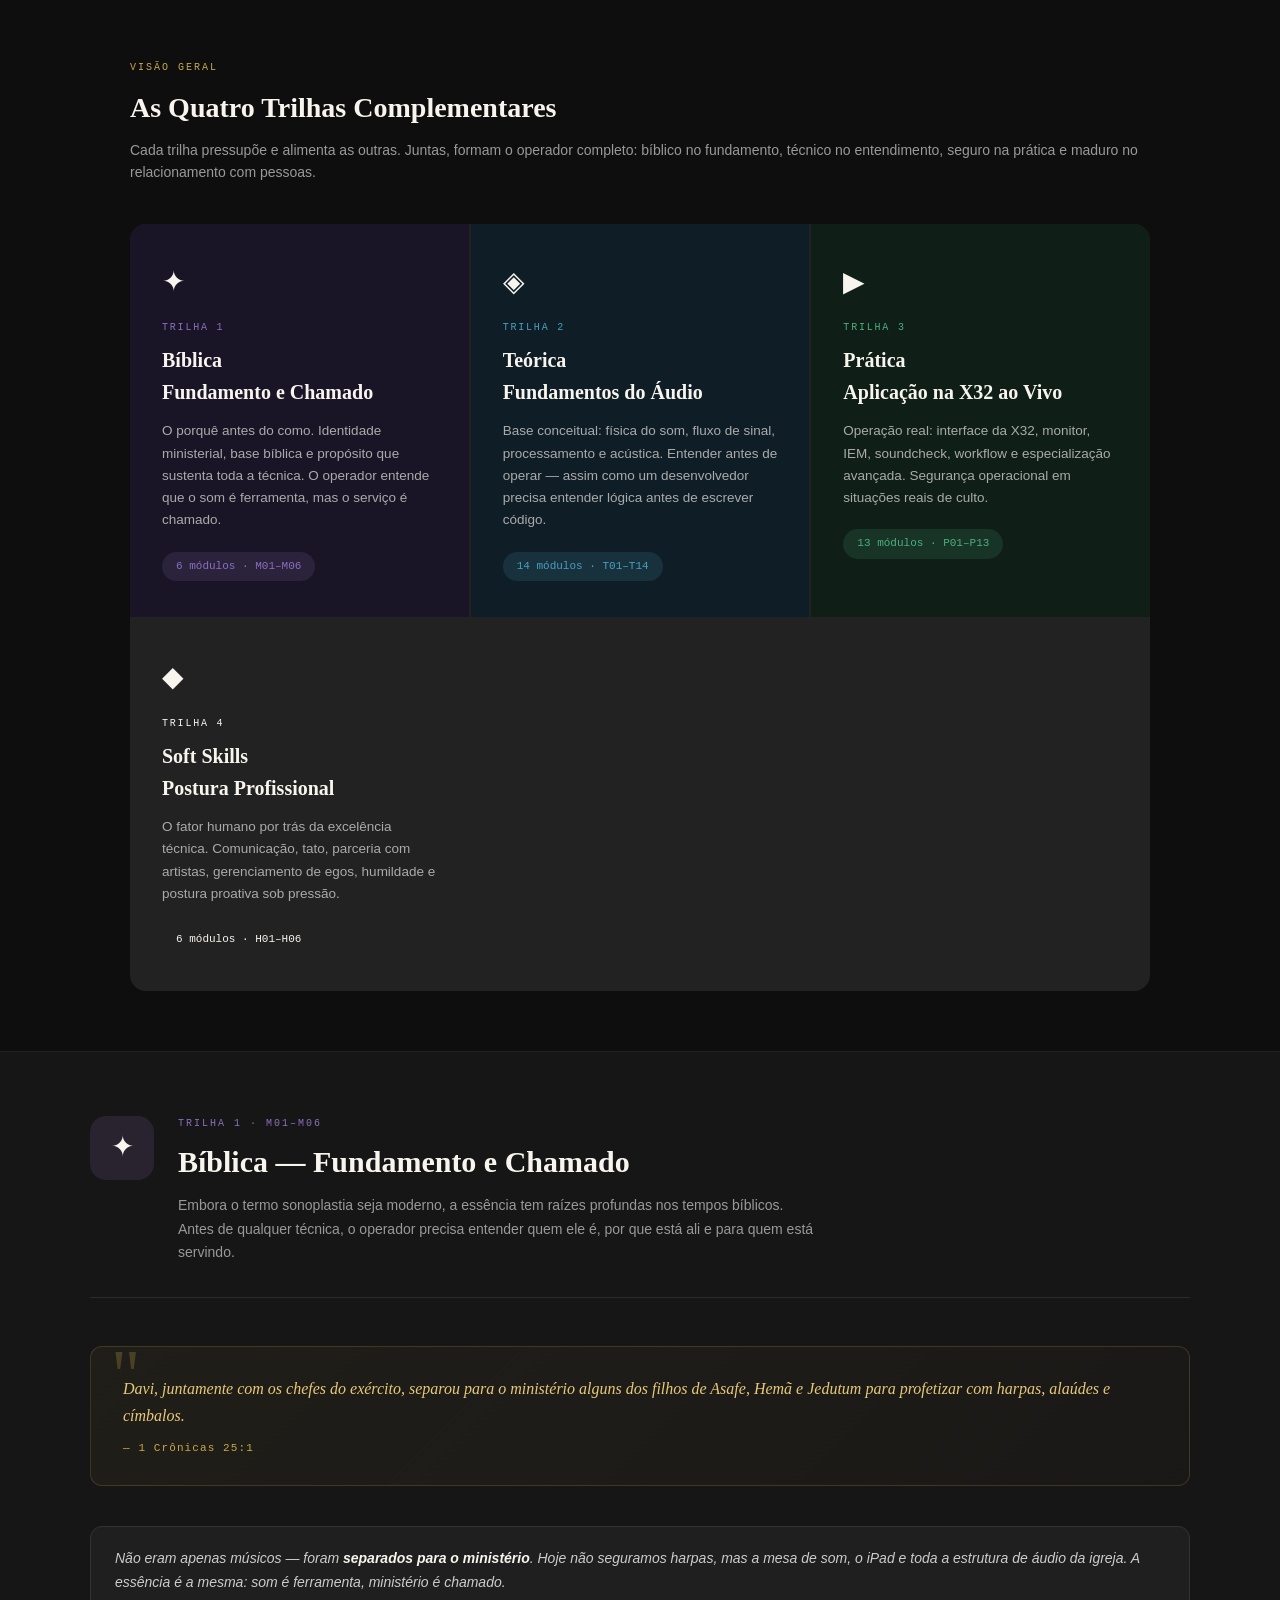
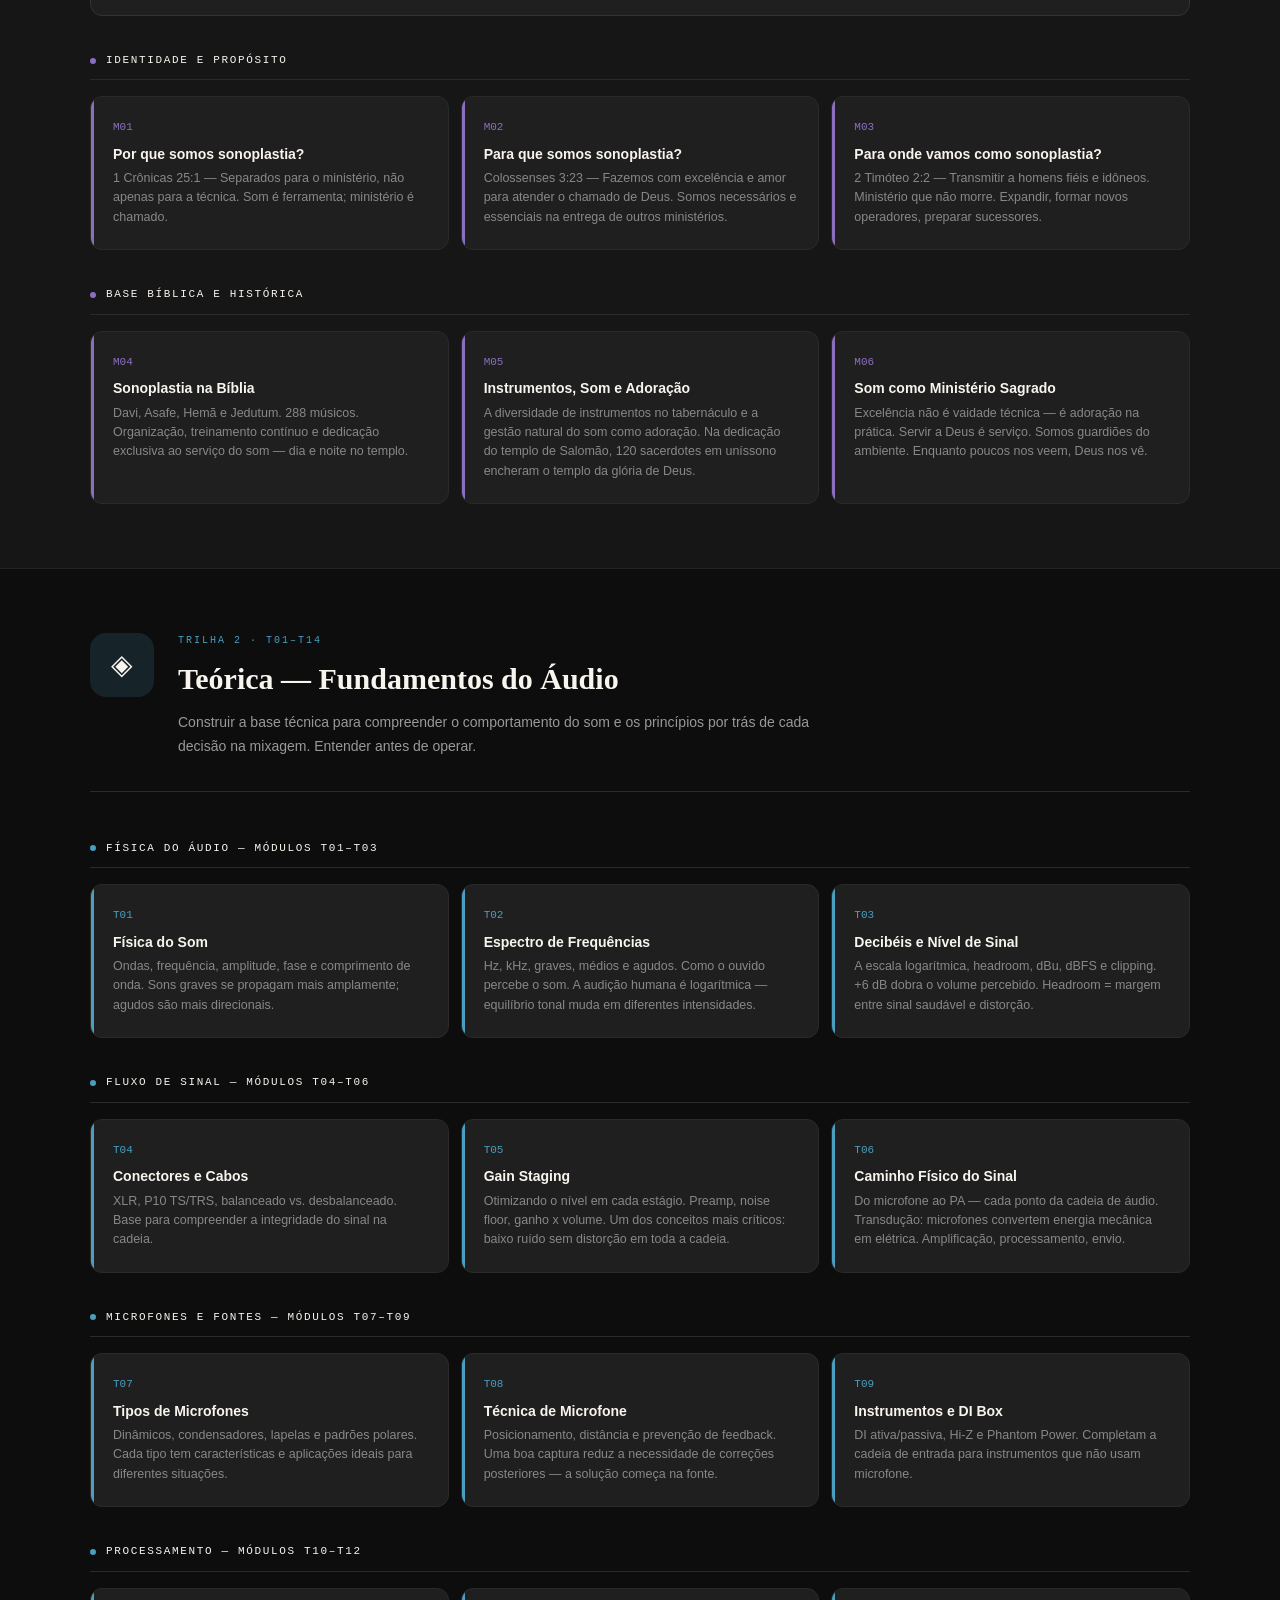
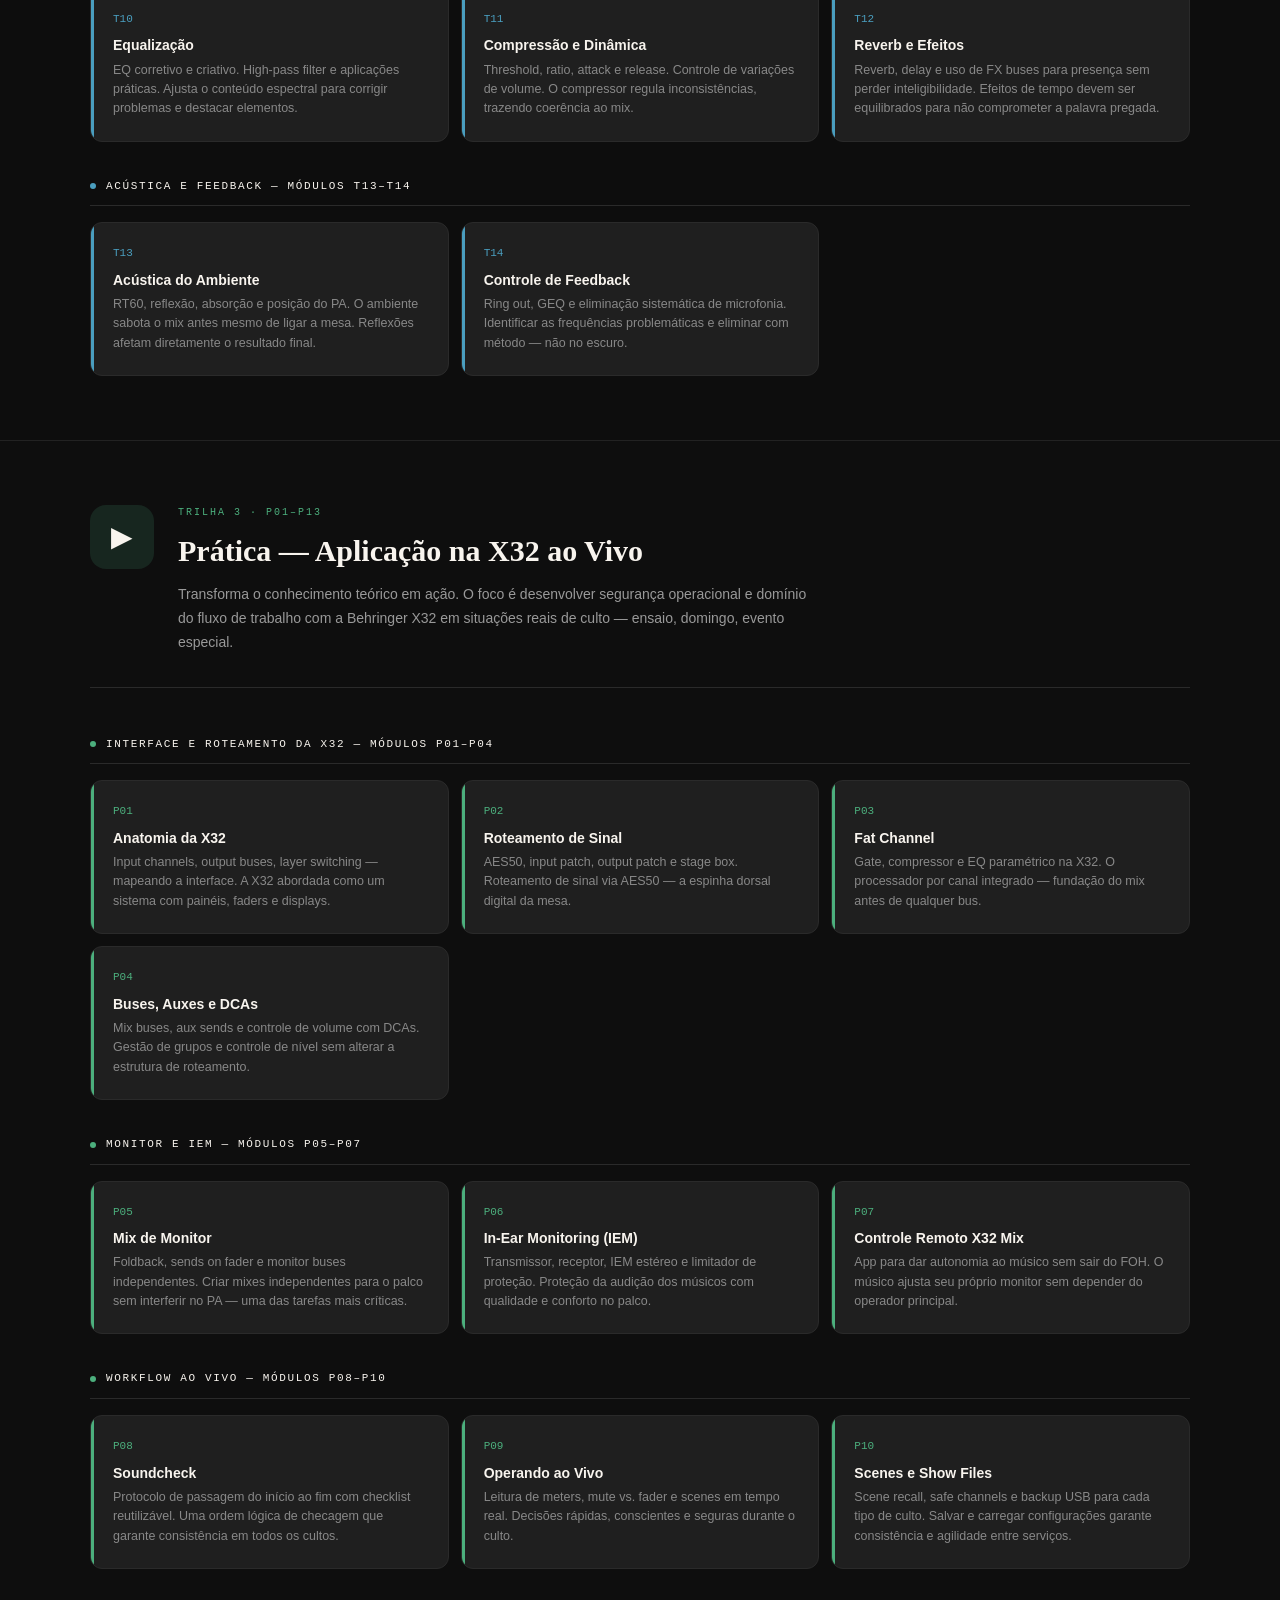
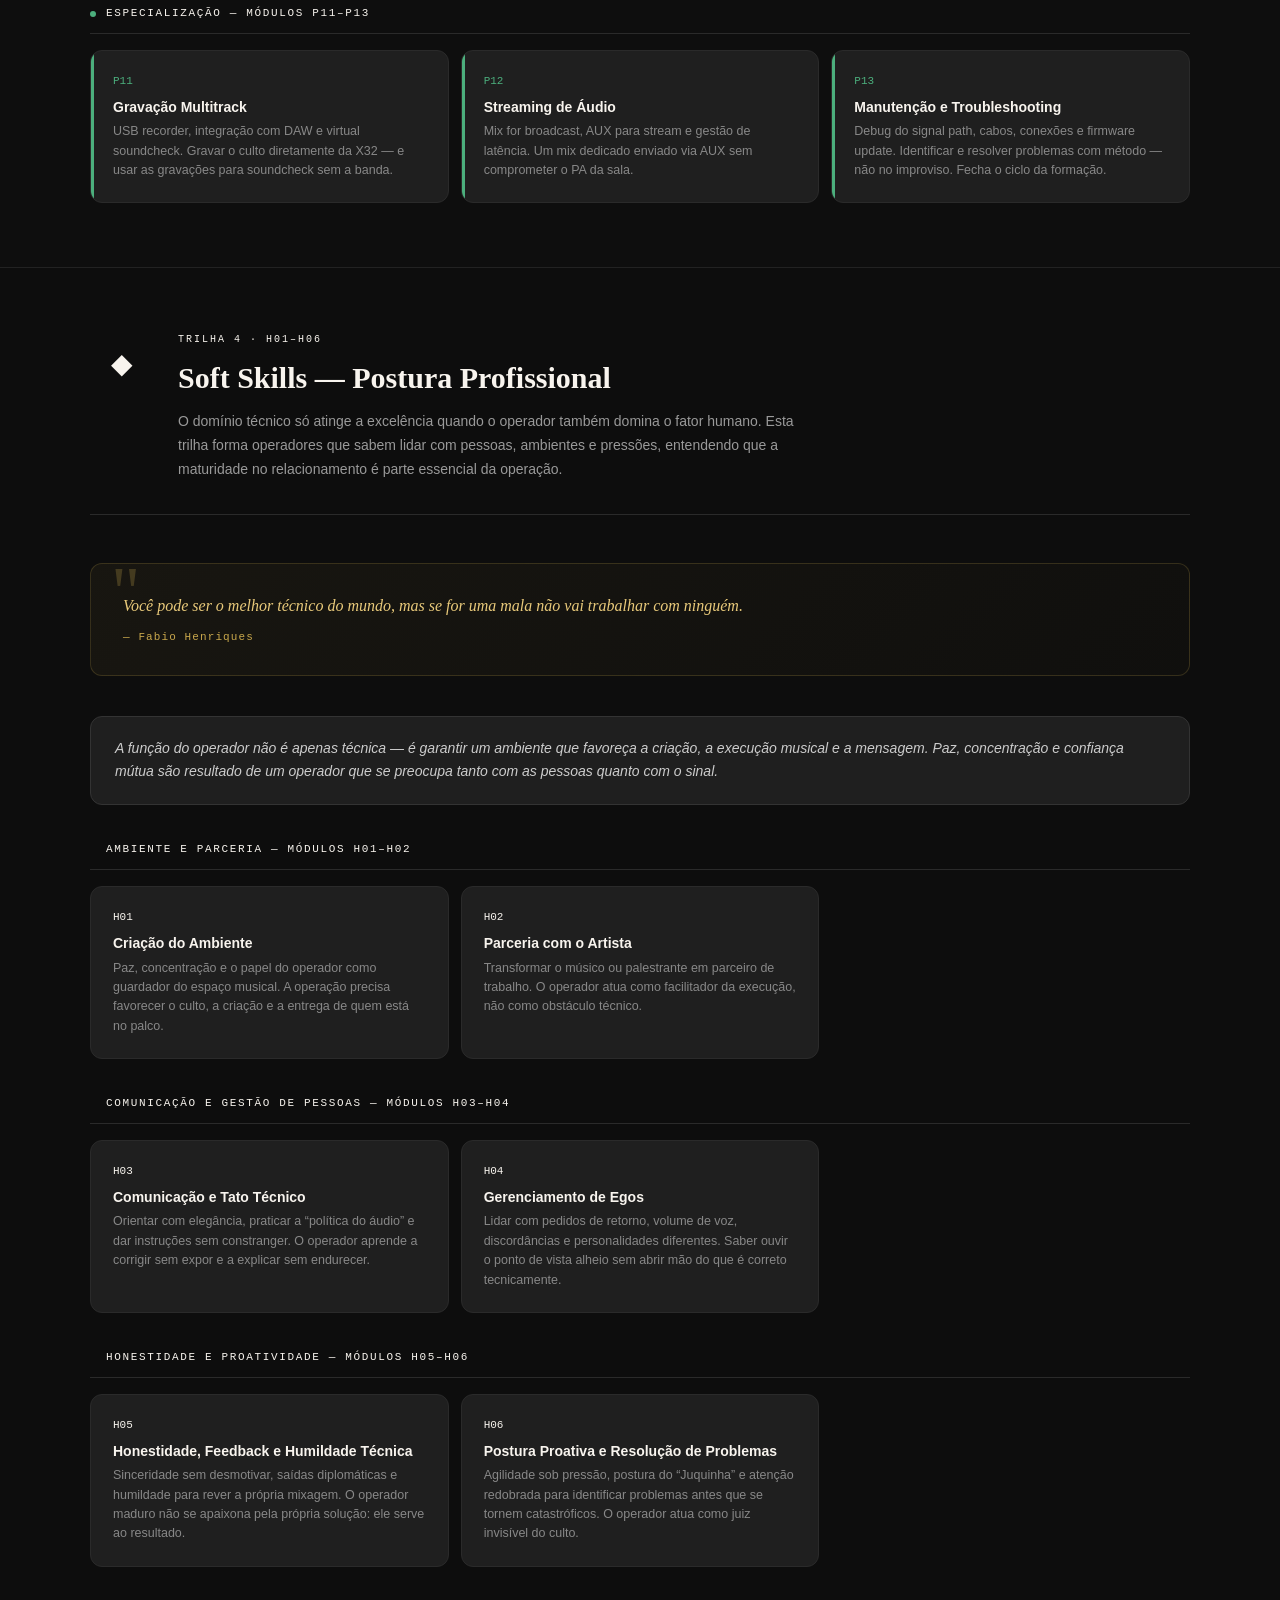
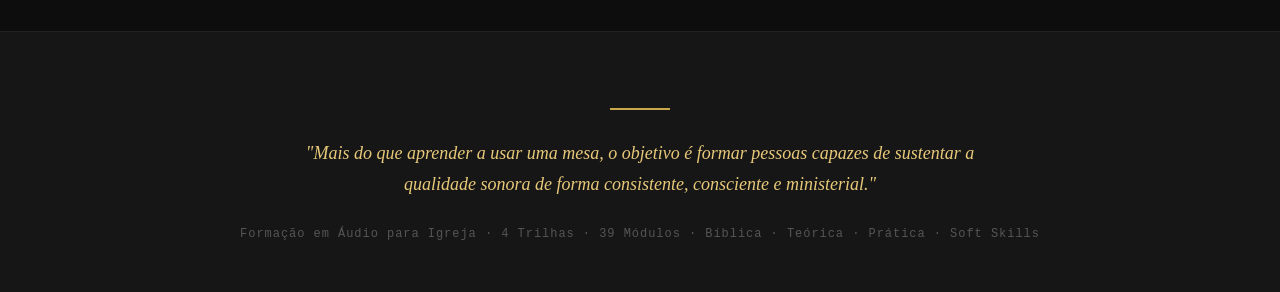
==== commit 347ab1d4: "Atualizando importação de css." ====
--- a/index.html
+++ b/index.html
@@ -9,58 +9,6 @@
   </head>
   <body>
     <!-- ═══════════════════════════ HERO ═══════════════════════════ -->
-    <style>
-      /* Ajuste para a nova 4ª trilha */
-      .overview-grid {
-        grid-template-columns: repeat(4, minmax(0, 1fr));
-      }
-
-      .overview-card.hum,
-      .modulos-grid.hum .modulo-card {
-        border-color: rgba(255, 255, 255, 0.1);
-      }
-
-      .hum-color,
-      .overview-card.hum .card-track-label,
-      .overview-card.hum .card-icon,
-      .modulos-grid.hum .modulo-id {
-        color: #8bd8ff;
-      }
-
-      .hum-bg,
-      .subgroup-dot.hum {
-        background: linear-gradient(135deg, #8bd8ff, #ffffff);
-        color: #0e0e0e;
-      }
-
-      @media (max-width: 1100px) {
-        .overview-grid {
-          grid-template-columns: repeat(2, minmax(0, 1fr));
-        }
-      }
-
-      @media (max-width: 700px) {
-        .overview-grid {
-          grid-template-columns: 1fr;
-        }
-      }
-    </style>
-
-    <div class="hero">
-      <div class="hero-eyebrow">Material de Referência Rápida</div>
-      <h1>Formação em <span>Áudio</span><br />para Igreja</h1>
-      <div class="hero-sub">
-        Da Base Técnica à Aplicação Prática, com Fundamento Espiritual
-      </div>
-      <div class="gold-rule"></div>
-      <div class="hero-desc">
-        Formação estruturada, progressiva e enraizada na fé. O objetivo não é
-        apenas ensinar a operar equipamentos — é desenvolver operadores que
-        compreendam a técnica com segurança, o ministério com maturidade, a
-        prática com domínio e as pessoas com sabedoria. Excelência não é vaidade
-        técnica. É adoração na prática.
-      </div>
-    </div>
 
     <!-- ═══════════════════════════ OVERVIEW DAS 4 TRILHAS ═══════════════════════════ -->
     <div class="section">
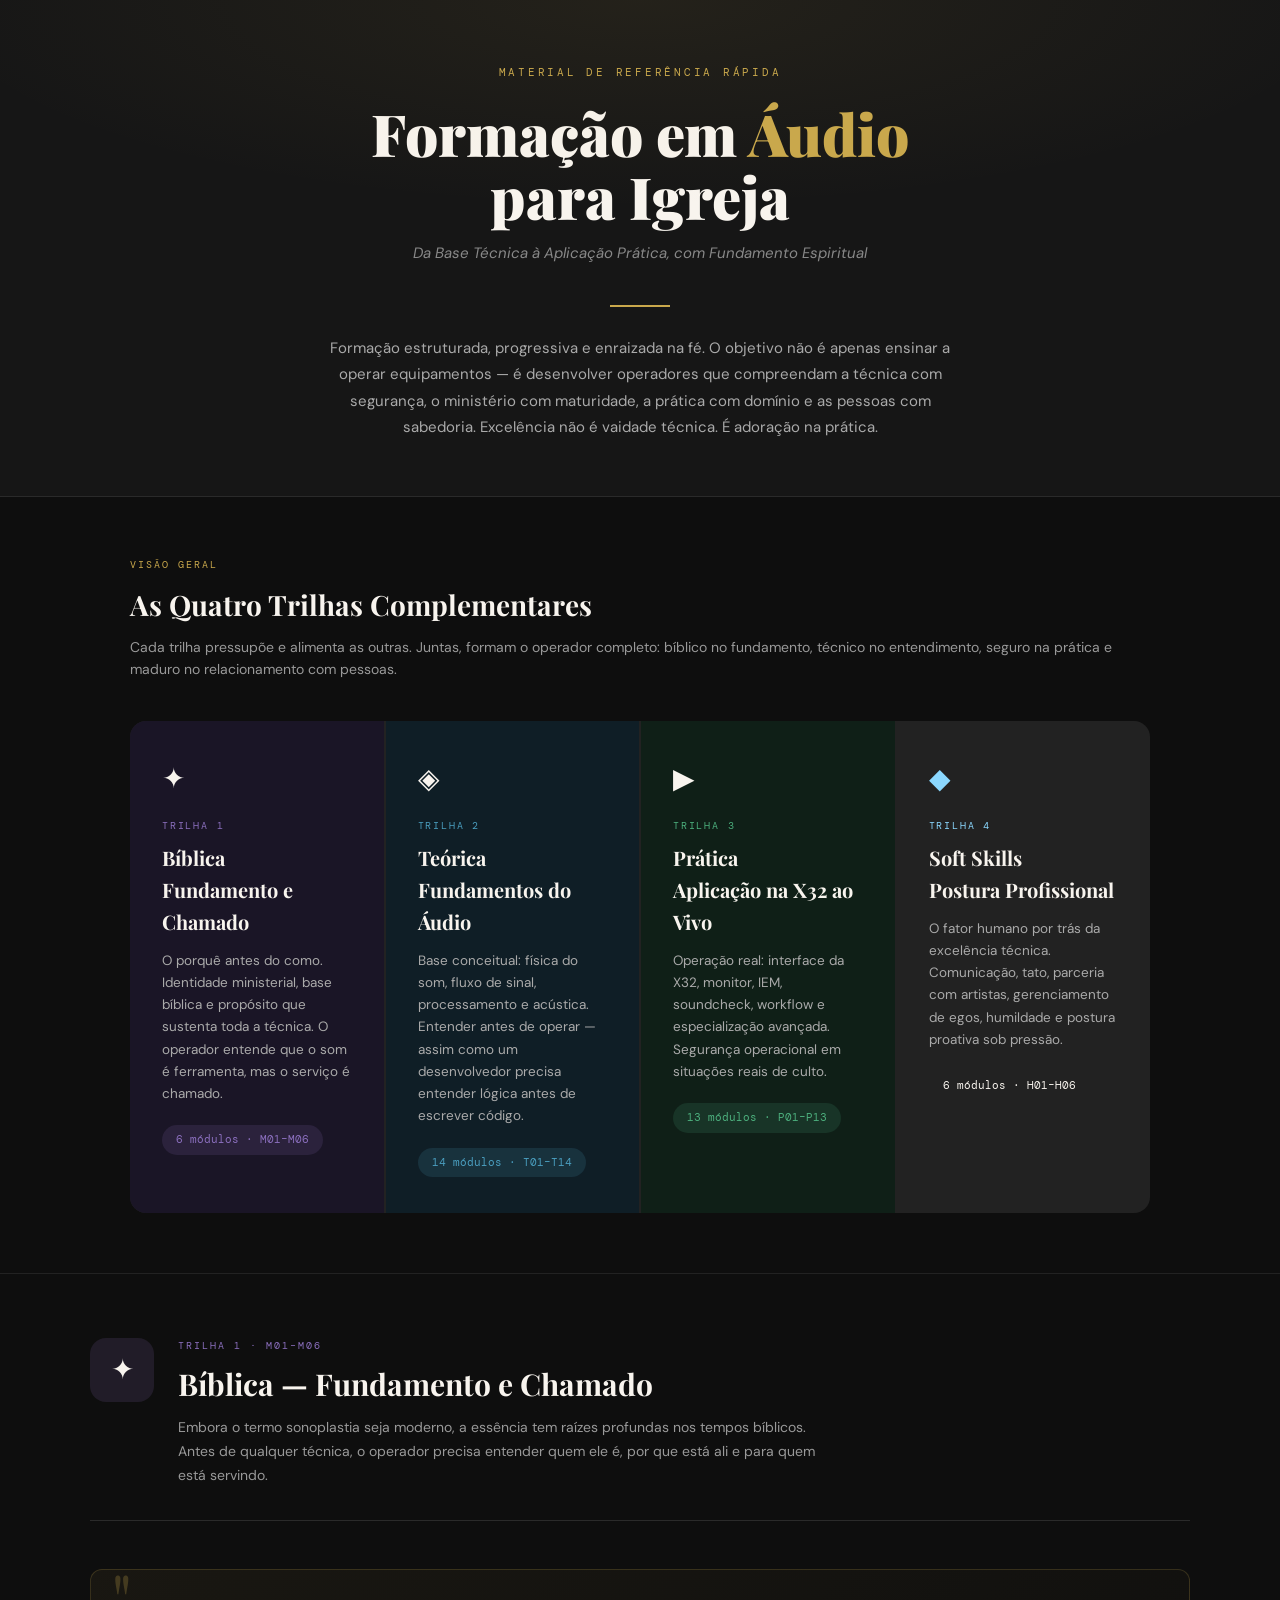
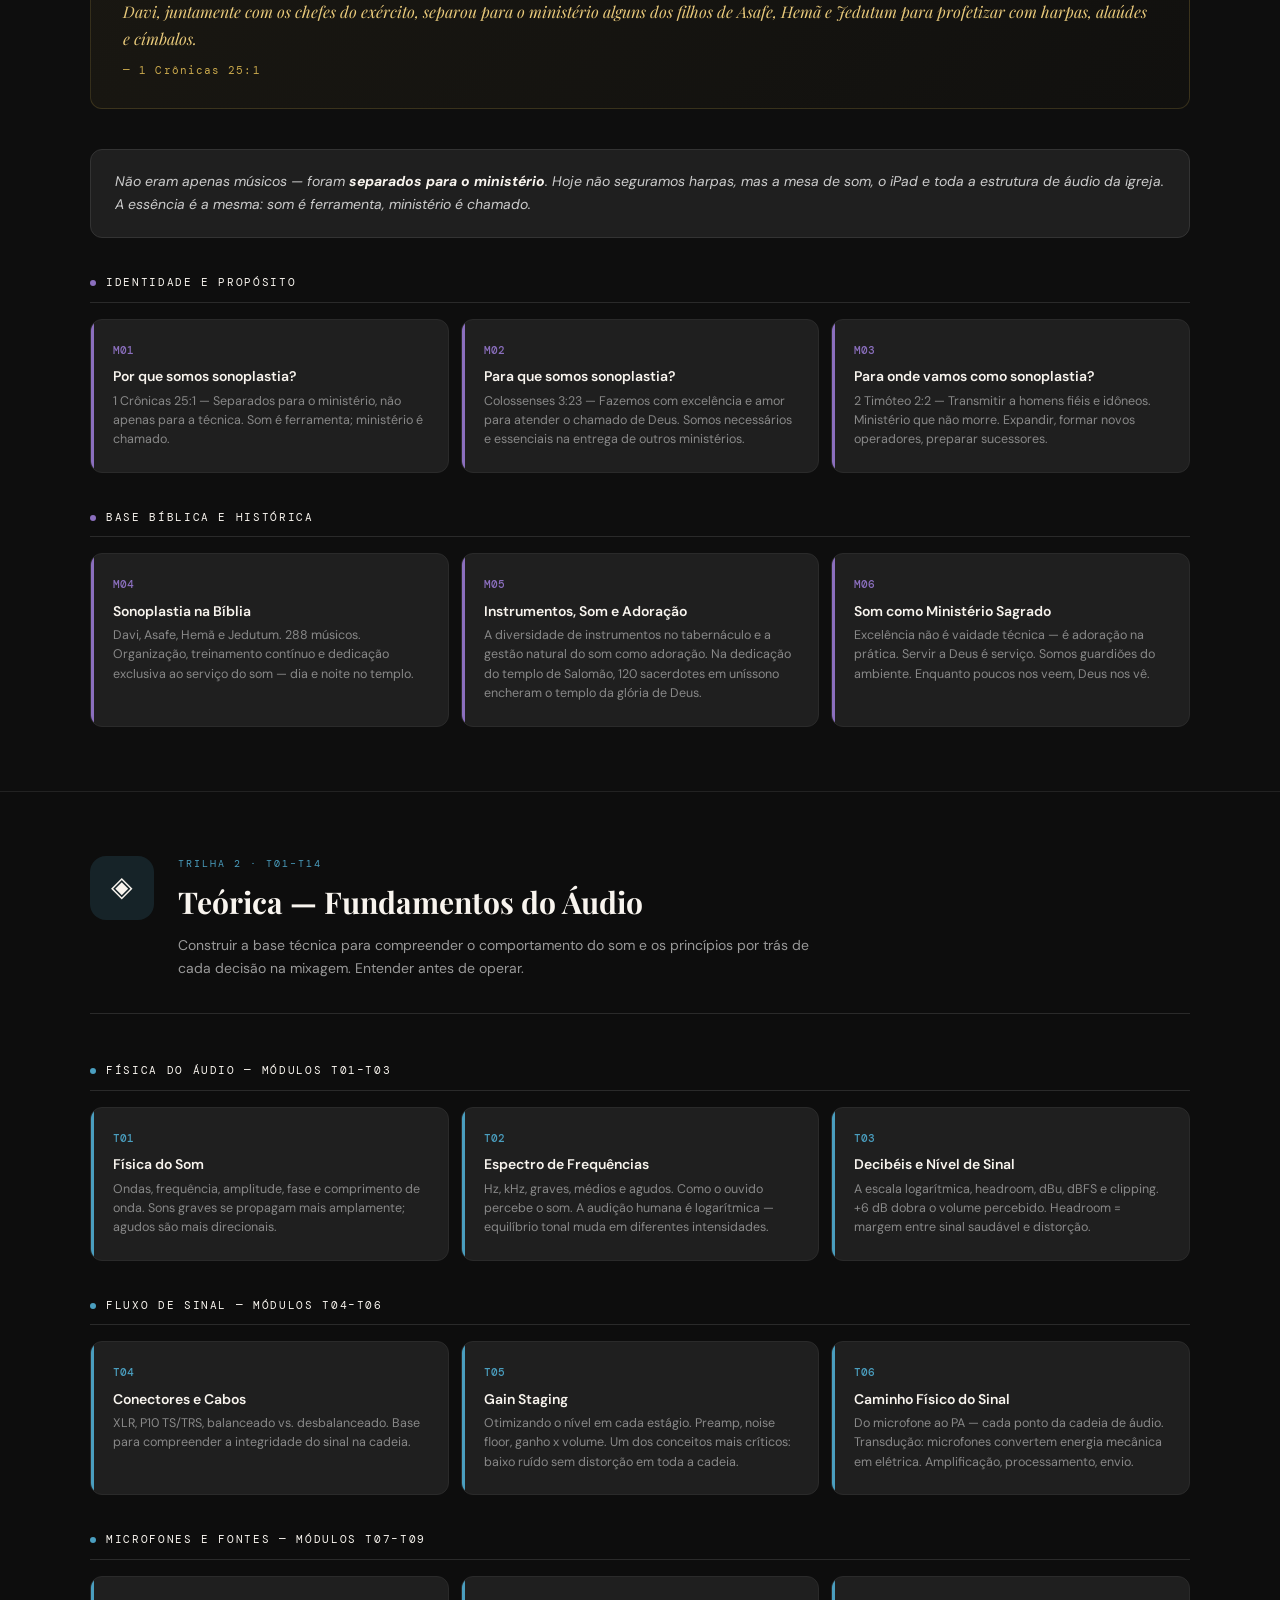
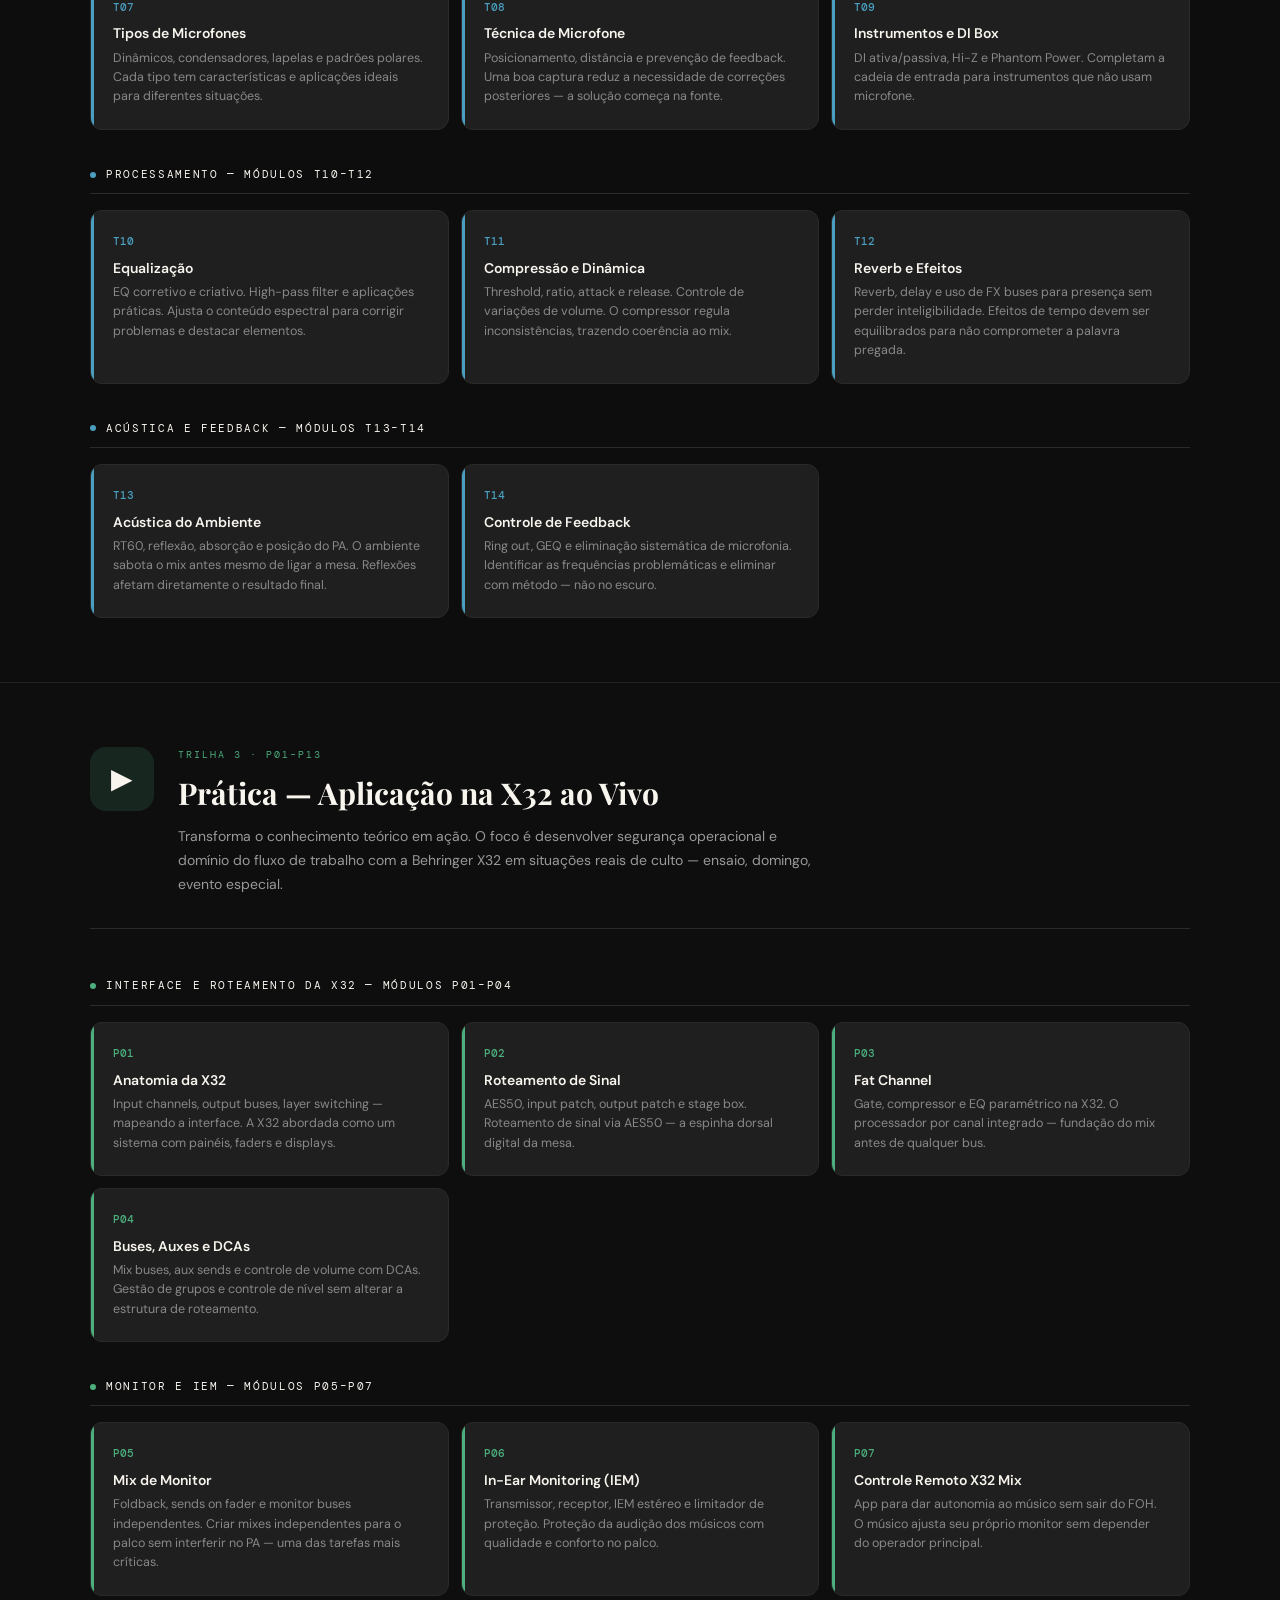
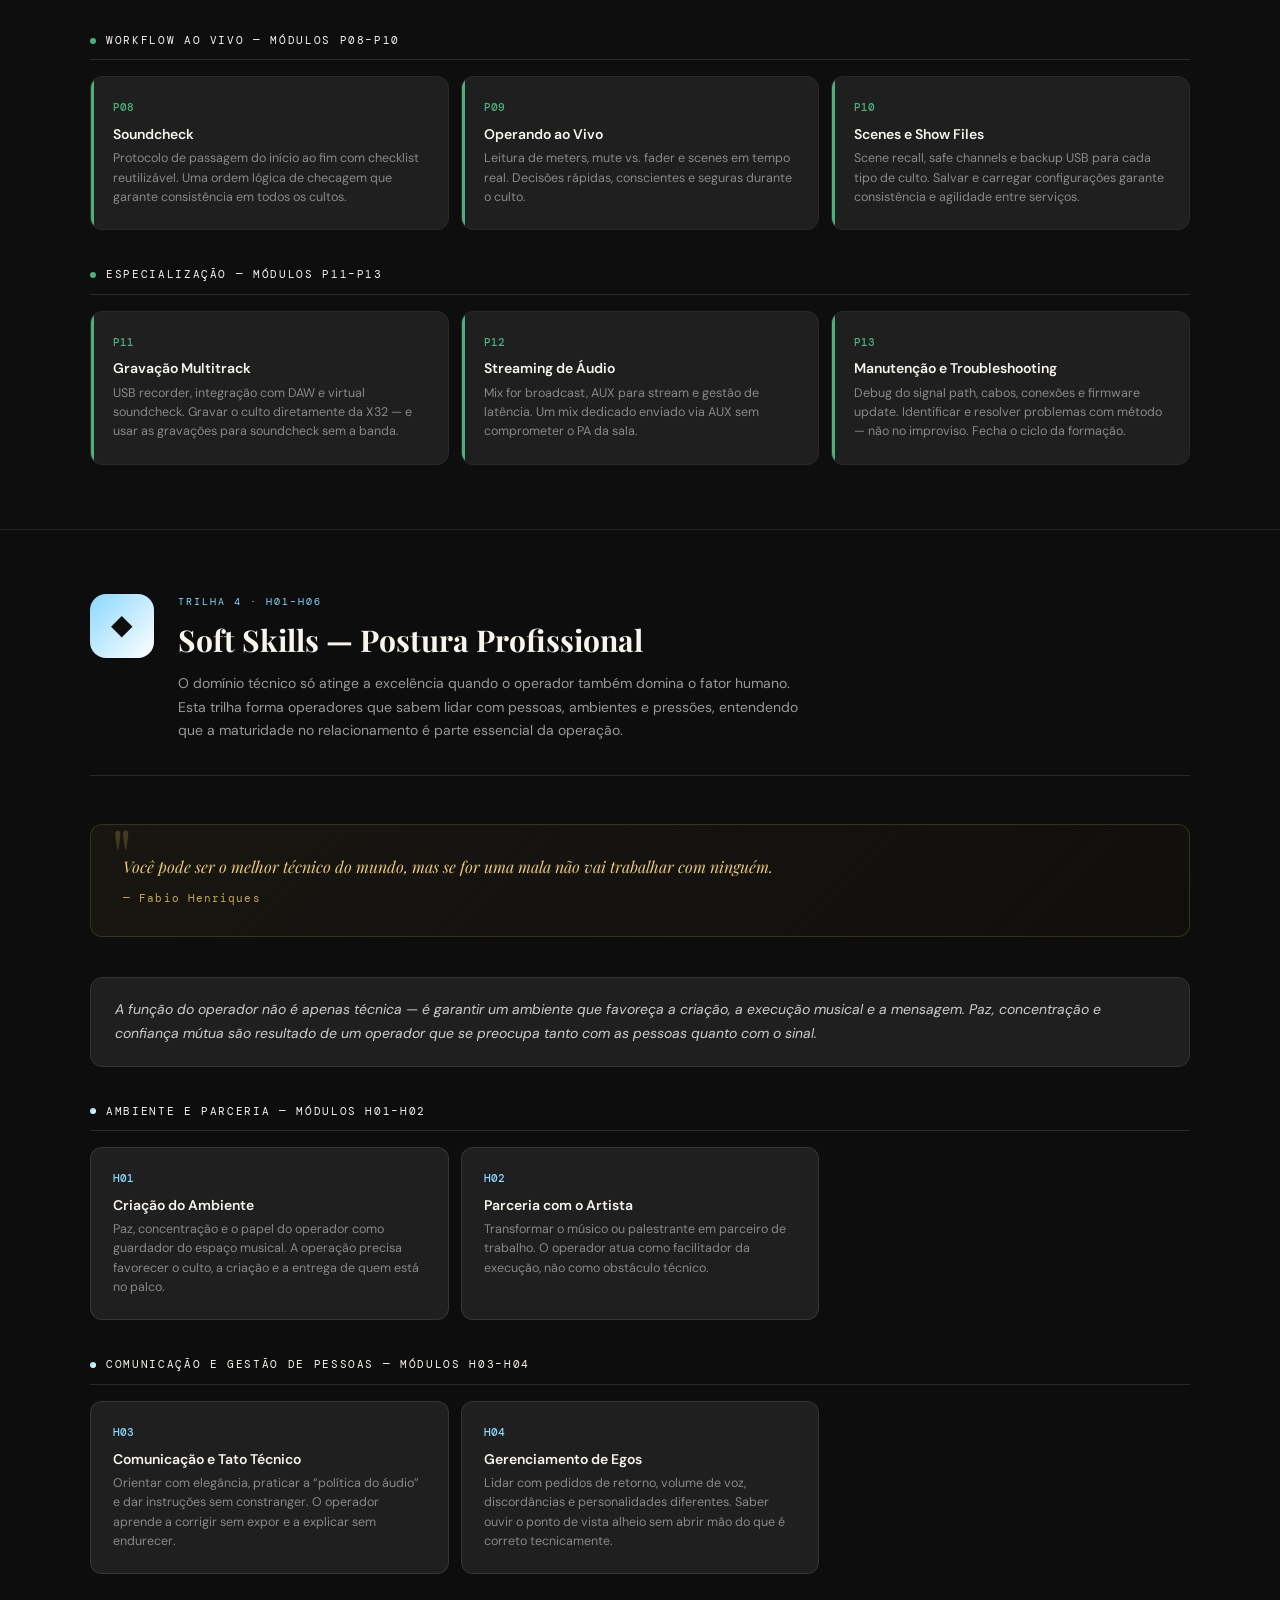
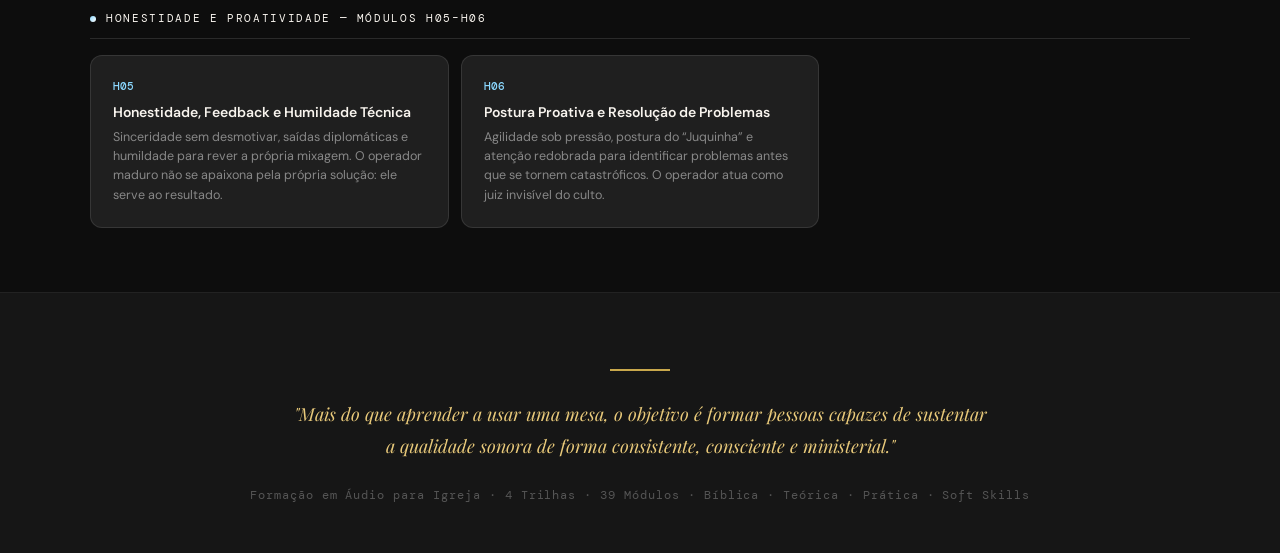
==== commit 7d077f97: "Atualizando hero e nome das importações." ====
--- a/index.html
+++ b/index.html
@@ -4,11 +4,66 @@
     <meta charset="UTF-8" />
     <meta name="viewport" content="width=device-width, initial-scale=1.0" />
     <title>Formação em Áudio para Igreja</title>
-
-    <link rel="stylesheet" href="/index.css" />
+    <link
+      href="https://fonts.googleapis.com/css2?family=Playfair+Display:wght@700;900&family=DM+Sans:wght@300;400;500;600&family=DM+Mono:wght@400;500&display=swap"
+      rel="stylesheet"
+    />
+    <link rel="stylesheet" href="/styles.css" />
   </head>
   <body>
     <!-- ═══════════════════════════ HERO ═══════════════════════════ -->
+    <style>
+      /* Ajuste para a nova 4ª trilha */
+      .overview-grid {
+        grid-template-columns: repeat(4, minmax(0, 1fr));
+      }
+
+      .overview-card.hum,
+      .modulos-grid.hum .modulo-card {
+        border-color: rgba(255, 255, 255, 0.1);
+      }
+
+      .hum-color,
+      .overview-card.hum .card-track-label,
+      .overview-card.hum .card-icon,
+      .modulos-grid.hum .modulo-id {
+        color: #8bd8ff;
+      }
+
+      .hum-bg,
+      .subgroup-dot.hum {
+        background: linear-gradient(135deg, #8bd8ff, #ffffff);
+        color: #0e0e0e;
+      }
+
+      @media (max-width: 1100px) {
+        .overview-grid {
+          grid-template-columns: repeat(2, minmax(0, 1fr));
+        }
+      }
+
+      @media (max-width: 700px) {
+        .overview-grid {
+          grid-template-columns: 1fr;
+        }
+      }
+    </style>
+
+    <div class="hero">
+      <div class="hero-eyebrow">Material de Referência Rápida</div>
+      <h1>Formação em <span>Áudio</span><br />para Igreja</h1>
+      <div class="hero-sub">
+        Da Base Técnica à Aplicação Prática, com Fundamento Espiritual
+      </div>
+      <div class="gold-rule"></div>
+      <div class="hero-desc">
+        Formação estruturada, progressiva e enraizada na fé. O objetivo não é
+        apenas ensinar a operar equipamentos — é desenvolver operadores que
+        compreendam a técnica com segurança, o ministério com maturidade, a
+        prática com domínio e as pessoas com sabedoria. Excelência não é vaidade
+        técnica. É adoração na prática.
+      </div>
+    </div>
 
     <!-- ═══════════════════════════ OVERVIEW DAS 4 TRILHAS ═══════════════════════════ -->
     <div class="section">
--- a/styles.css
+++ b/styles.css
@@ -0,0 +1,462 @@
+:root {
+  --gold: #c9a84c;
+  --gold-light: #e8c97a;
+  --gold-pale: #f5e8c0;
+  --dark: #0e0e0e;
+  --dark-2: #161616;
+  --dark-3: #1f1f1f;
+  --dark-4: #2a2a2a;
+  --white: #f8f4ee;
+  --muted: #888;
+  --espiritual: #8b6fbe;
+  --espiritual-bg: #1a1526;
+  --teorica: #4a9ebf;
+  --teorica-bg: #0f1e26;
+  --pratica: #4caf7d;
+  --pratica-bg: #0f1f17;
+}
+
+* {
+  margin: 0;
+  padding: 0;
+  box-sizing: border-box;
+}
+
+body {
+  background: var(--dark);
+  color: var(--white);
+  font-family: "DM Sans", sans-serif;
+  font-size: 15px;
+  line-height: 1.6;
+}
+
+/* ─── HEADER ─── */
+.hero {
+  background: var(--dark-2);
+  border-bottom: 1px solid #2a2a2a;
+  padding: 64px 40px 56px;
+  text-align: center;
+  position: relative;
+  overflow: hidden;
+}
+.hero::before {
+  content: "";
+  position: absolute;
+  inset: 0;
+  background: radial-gradient(
+    ellipse 80% 60% at 50% 0%,
+    rgba(201, 168, 76, 0.08) 0%,
+    transparent 70%
+  );
+  pointer-events: none;
+}
+.hero-eyebrow {
+  font-family: "DM Mono", monospace;
+  font-size: 11px;
+  letter-spacing: 0.25em;
+  text-transform: uppercase;
+  color: var(--gold);
+  margin-bottom: 20px;
+}
+.hero h1 {
+  font-family: "Playfair Display", serif;
+  font-size: clamp(32px, 5vw, 58px);
+  font-weight: 900;
+  line-height: 1.1;
+  color: var(--white);
+  margin-bottom: 12px;
+}
+.hero h1 span {
+  color: var(--gold);
+}
+.hero-sub {
+  font-size: 15px;
+  color: var(--muted);
+  max-width: 600px;
+  margin: 0 auto 40px;
+  font-style: italic;
+}
+.hero-desc {
+  max-width: 640px;
+  margin: 0 auto;
+  font-size: 15px;
+  color: #aaa;
+  line-height: 1.75;
+}
+.gold-rule {
+  width: 60px;
+  height: 2px;
+  background: var(--gold);
+  margin: 28px auto;
+}
+
+/* ─── SECTION WRAPPER ─── */
+.section {
+  padding: 60px 40px;
+  max-width: 1100px;
+  margin: 0 auto;
+}
+.section-label {
+  font-family: "DM Mono", monospace;
+  font-size: 10px;
+  letter-spacing: 0.2em;
+  text-transform: uppercase;
+  color: var(--gold);
+  margin-bottom: 10px;
+}
+.section-title {
+  font-family: "Playfair Display", serif;
+  font-size: 28px;
+  font-weight: 700;
+  margin-bottom: 8px;
+}
+.section-desc {
+  color: #999;
+  font-size: 14px;
+  margin-bottom: 40px;
+}
+
+/* ─── OVERVIEW CARDS ─── */
+.overview-grid {
+  display: grid;
+  grid-template-columns: repeat(auto-fit, minmax(280px, 1fr));
+  gap: 2px;
+  background: #222;
+  border-radius: 16px;
+  overflow: hidden;
+}
+.overview-card {
+  padding: 36px 32px;
+  position: relative;
+  transition: background 0.2s;
+}
+.overview-card.esp {
+  background: var(--espiritual-bg);
+}
+.overview-card.teo {
+  background: var(--teorica-bg);
+}
+.overview-card.pra {
+  background: var(--pratica-bg);
+}
+.overview-card:hover {
+  filter: brightness(1.12);
+}
+.card-icon {
+  font-size: 28px;
+  margin-bottom: 16px;
+  display: block;
+}
+.card-track-label {
+  font-family: "DM Mono", monospace;
+  font-size: 10px;
+  letter-spacing: 0.18em;
+  text-transform: uppercase;
+  margin-bottom: 8px;
+}
+.esp .card-track-label {
+  color: var(--espiritual);
+}
+.teo .card-track-label {
+  color: var(--teorica);
+}
+.pra .card-track-label {
+  color: var(--pratica);
+}
+.card-title {
+  font-family: "Playfair Display", serif;
+  font-size: 20px;
+  font-weight: 700;
+  margin-bottom: 12px;
+  color: var(--white);
+}
+.card-body {
+  font-size: 13.5px;
+  color: #aaa;
+  line-height: 1.65;
+}
+.card-modules-count {
+  margin-top: 20px;
+  font-family: "DM Mono", monospace;
+  font-size: 11px;
+  padding: 6px 14px;
+  border-radius: 100px;
+  display: inline-block;
+}
+.esp .card-modules-count {
+  background: rgba(139, 111, 190, 0.15);
+  color: var(--espiritual);
+}
+.teo .card-modules-count {
+  background: rgba(74, 158, 191, 0.15);
+  color: var(--teorica);
+}
+.pra .card-modules-count {
+  background: rgba(76, 175, 125, 0.15);
+  color: var(--pratica);
+}
+
+/* ─── DIVIDER ─── */
+.divider {
+  border: none;
+  border-top: 1px solid #222;
+  margin: 0;
+}
+
+/* ─── TRILHA SECTION ─── */
+.trilha-section {
+  padding: 64px 40px;
+}
+.trilha-section:nth-of-type(even) {
+  background: var(--dark-2);
+}
+.trilha-inner {
+  max-width: 1100px;
+  margin: 0 auto;
+}
+
+.trilha-header {
+  display: flex;
+  align-items: flex-start;
+  gap: 24px;
+  margin-bottom: 48px;
+  padding-bottom: 32px;
+  border-bottom: 1px solid #2a2a2a;
+}
+.trilha-icon-wrap {
+  width: 64px;
+  height: 64px;
+  border-radius: 16px;
+  display: flex;
+  align-items: center;
+  justify-content: center;
+  font-size: 28px;
+  flex-shrink: 0;
+}
+.esp-bg {
+  background: rgba(139, 111, 190, 0.15);
+}
+.teo-bg {
+  background: rgba(74, 158, 191, 0.15);
+}
+.pra-bg {
+  background: rgba(76, 175, 125, 0.15);
+}
+.trilha-header-text {
+  flex: 1;
+}
+.trilha-track-badge {
+  font-family: "DM Mono", monospace;
+  font-size: 10px;
+  letter-spacing: 0.2em;
+  text-transform: uppercase;
+  margin-bottom: 6px;
+}
+.esp .trilha-track-badge,
+.esp-color {
+  color: var(--espiritual);
+}
+.teo .trilha-track-badge,
+.teo-color {
+  color: var(--teorica);
+}
+.pra .trilha-track-badge,
+.pra-color {
+  color: var(--pratica);
+}
+.trilha-h2 {
+  font-family: "Playfair Display", serif;
+  font-size: 30px;
+  font-weight: 700;
+  margin-bottom: 8px;
+}
+.trilha-desc {
+  color: #999;
+  font-size: 14px;
+  max-width: 640px;
+  line-height: 1.7;
+}
+
+/* ─── MÓDULOS GRID ─── */
+.modulos-grid {
+  display: grid;
+  grid-template-columns: repeat(auto-fill, minmax(300px, 1fr));
+  gap: 12px;
+}
+.modulo-card {
+  background: var(--dark-3);
+  border-radius: 12px;
+  padding: 22px 22px 22px 22px;
+  border: 1px solid #2a2a2a;
+  transition:
+    border-color 0.2s,
+    transform 0.2s;
+  position: relative;
+  overflow: hidden;
+}
+.modulo-card:hover {
+  transform: translateY(-2px);
+}
+.esp .modulo-card:hover {
+  border-color: rgba(139, 111, 190, 0.5);
+}
+.teo .modulo-card:hover {
+  border-color: rgba(74, 158, 191, 0.5);
+}
+.pra .modulo-card:hover {
+  border-color: rgba(76, 175, 125, 0.5);
+}
+.modulo-card::before {
+  content: "";
+  position: absolute;
+  top: 0;
+  left: 0;
+  width: 3px;
+  height: 100%;
+  border-radius: 3px 0 0 3px;
+}
+.esp .modulo-card::before {
+  background: var(--espiritual);
+}
+.teo .modulo-card::before {
+  background: var(--teorica);
+}
+.pra .modulo-card::before {
+  background: var(--pratica);
+}
+.modulo-id {
+  font-family: "DM Mono", monospace;
+  font-size: 11px;
+  font-weight: 500;
+  margin-bottom: 8px;
+}
+.esp .modulo-id {
+  color: var(--espiritual);
+}
+.teo .modulo-id {
+  color: var(--teorica);
+}
+.pra .modulo-id {
+  color: var(--pratica);
+}
+.modulo-title {
+  font-size: 14px;
+  font-weight: 600;
+  color: var(--white);
+  margin-bottom: 6px;
+  line-height: 1.3;
+}
+.modulo-body {
+  font-size: 12.5px;
+  color: #888;
+  line-height: 1.55;
+}
+
+/* ─── QUOTE BLOCK ─── */
+.quote-block {
+  background: linear-gradient(
+    135deg,
+    rgba(201, 168, 76, 0.06) 0%,
+    rgba(201, 168, 76, 0.02) 100%
+  );
+  border: 1px solid rgba(201, 168, 76, 0.2);
+  border-radius: 12px;
+  padding: 28px 32px;
+  margin: 40px 0;
+  position: relative;
+}
+.quote-block::before {
+  content: '"';
+  position: absolute;
+  top: -8px;
+  left: 20px;
+  font-family: "Playfair Display", serif;
+  font-size: 72px;
+  color: var(--gold);
+  opacity: 0.25;
+  line-height: 1;
+}
+.quote-text {
+  font-family: "Playfair Display", serif;
+  font-size: 16px;
+  font-style: italic;
+  color: var(--gold-light);
+  line-height: 1.7;
+  margin-bottom: 10px;
+}
+.quote-ref {
+  font-family: "DM Mono", monospace;
+  font-size: 11px;
+  color: var(--gold);
+  letter-spacing: 0.1em;
+}
+
+/* ─── HIGHLIGHT BOX ─── */
+.highlight-box {
+  background: var(--dark-3);
+  border-radius: 12px;
+  border: 1px solid #333;
+  padding: 20px 24px;
+  margin: 28px 0;
+  font-size: 14px;
+  color: #ccc;
+  font-style: italic;
+  line-height: 1.7;
+  position: relative;
+}
+
+/* ─── SUBGROUPS ─── */
+.subgroup-title {
+  font-family: "DM Mono", monospace;
+  font-size: 11px;
+  text-transform: uppercase;
+  letter-spacing: 0.15em;
+  margin: 36px 0 16px;
+  padding: 0 0 10px;
+  border-bottom: 1px solid #2a2a2a;
+  display: flex;
+  align-items: center;
+  gap: 10px;
+}
+.subgroup-title span {
+  color: #555;
+}
+.subgroup-dot {
+  width: 6px;
+  height: 6px;
+  border-radius: 50%;
+  flex-shrink: 0;
+}
+.esp .subgroup-dot {
+  background: var(--espiritual);
+}
+.teo .subgroup-dot {
+  background: var(--teorica);
+}
+.pra .subgroup-dot {
+  background: var(--pratica);
+}
+
+/* ─── FOOTER ─── */
+.footer {
+  background: var(--dark-2);
+  border-top: 1px solid #222;
+  padding: 48px 40px;
+  text-align: center;
+}
+.footer-quote {
+  max-width: 700px;
+  margin: 0 auto;
+  font-family: "Playfair Display", serif;
+  font-size: 18px;
+  font-style: italic;
+  color: var(--gold-light);
+  line-height: 1.75;
+  margin-bottom: 24px;
+}
+.footer-note {
+  font-size: 12px;
+  color: #555;
+  font-family: "DM Mono", monospace;
+  letter-spacing: 0.08em;
+}
